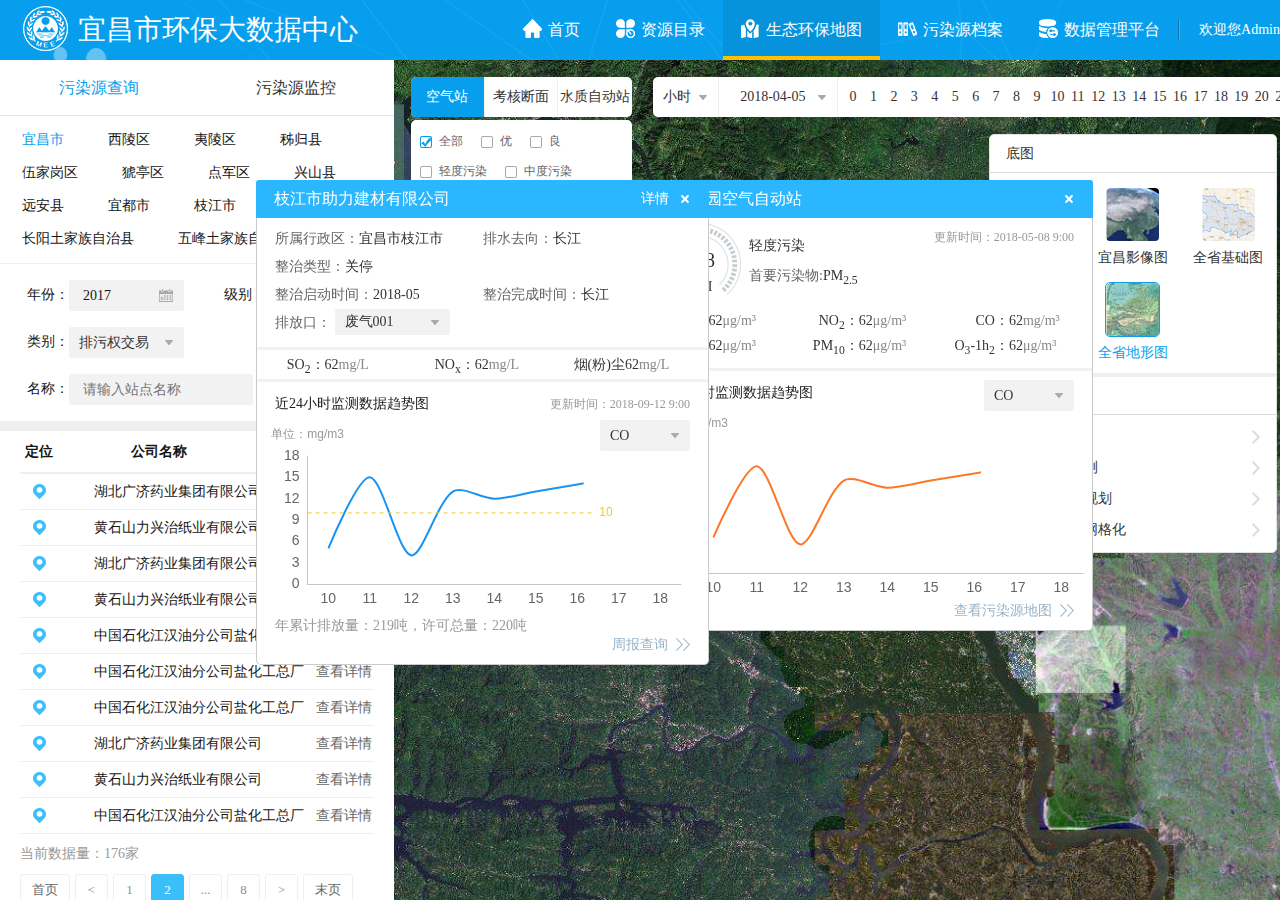
==== map.html @ 08c54d0f "first commit" ====
<!DOCTYPE html>
<html>

	<head>
		<meta http-equiv="X-UA-Compatible" content="IE=Edge" charset="utf-8">
		<title>宜昌市环保大数据中心</title>
		<link rel="stylesheet" href="css/map.css" />
	</head>

	<body>
		<div class="header">
			<p class="logo">
				<img src="images/logo.png" />宜昌市环保大数据中心
			</p>
			<div class="nav">
				<ul>
					<li>
						<img src="images/index_icon1.png" /> 首页
					</li>
					<li>
						<img src="images/index_icon2.png" /> 资源目录
					</li>
					<li class="active">
						<img src="images/index_icon3.png" /> 生态环保地图
					</li>
					<li>
						<img src="images/index_icon4.png" /> 污染源档案
					</li>
					<li>
						<img src="images/index_icon5.png" /> 数据管理平台
					</li>
				</ul>
				<div class="people-info">
					<i class="line"></i>
					<p>欢迎您Admin</p>
					<a href="#" title="注销"></a>
				</div>
			</div>
		</div>
		<div class="main">
			<div class="map">

			</div>
			<div class="map-alert">
				<div class="map-alert-title">
					<p class="name">森林公园空气自动站</p>
					<div class="map-alert-close" title="关闭"></div>
				</div>
				<div class="map-alert-main">
					<dl class="dl1">
						<dt class="rank2">
							<p>138</p>
							<span>AQI</span>
						</dt>
						<dd>
							<p class="time">更新时间：2018-05-08 9:00</p>
							<p class="word">轻度污染</p>
							<p class="word"><span>首要污染物:</span>PM<sub>2.5</sub></p>
						</dd>
					</dl>
					<ul class="ul1">
						<li>
							<p class="name">SO<sub>2</sub>：</p>
							<p class="value">62<span>μg/m³</span></p>
						</li>
						<li>
							<p class="name">NO<sub>2</sub>：</p>
							<p class="value">62<span>μg/m³</span></p>
						</li>
						<li>
							<p class="name">CO：</p>
							<p class="value">62<span>mg/m³</span></p>
						</li>
						<li>
							<p class="name">PM<sub>2.5</sub>：</p>
							<p class="value">62<span>μg/m³</span></p>
						</li>
						<li>
							<p class="name">PM<sub>10</sub>：</p>
							<p class="value">62<span>μg/m³</span></p>
						</li>
						<li>
							<p class="name">O<sub>3</sub>-1h<sub>2</sub>：</p>
							<p class="value">62<span>μg/m³</span></p>
						</li>
					</ul>
					<div class="map-alert-echarts-title">
						<p class="left">近24小时监测数据趋势图</p>
						<div class="selectdiv">
							<div class="select-value">CO</div>
							<div class="select-valueall">
								<span>CO</span>
								<span>PM<sub>2.5</sub></span>
							</div>
						</div>
					</div>
					<div class="map-alert-echarts" id="map-echarts1">
						
					</div>
					<div class="map-alert-href">
						<a href="#">查看污染源地图</a>	
					</div>
				</div>
			</div>
			<div class="map-alert" style="z-index: 5;left: 20%;">
				<div class="map-alert-title">
					<p class="name">枝江市助力建材有限公司<a href="#">详情</a></p>
					<div class="map-alert-close" title="关闭"></div>
				</div>
				<div class="map-alert-main">
					<ul class="ul2">
						<li><p>所属行政区：</p>宜昌市枝江市</li>
						<li><p>排水去向：</p>长江</li>
						<li><p>整治类型：</p>关停</li>
						<li></li>
						<li><p>整治启动时间：</p>2018-05</li>
						<li><p>整治完成时间：</p>长江</li>
						<li><p>排放口：</p>
							<div class="selectdiv map-alert-selectdiv2">
								<div class="select-value">废气001</div>
								<div class="select-valueall">
									<span>废气001</span>
									<span>废气002</span>
								</div>
							</div>
						</li>
					</ul>
					<ul class="ul1" style="padding: 2px 0;">
						<li>
							<p class="name">SO<sub>2</sub>：</p>
							<p class="value">62<span>mg/L</span></p>
						</li>
						<li>
							<p class="name">NO<sub>x</sub>：</p>
							<p class="value">62<span>mg/L</span></p>
						</li>
						<li>
							<p class="name">烟(粉)尘 ：</p>
							<p class="value">62<span>mg/L</span></p>
						</li>
					</ul>
					<div class="map-alert-echarts-title map-alert-echarts-title2">
						<p class="left">近24小时监测数据趋势图<span>更新时间：2018-09-12 9:00</span></p>
						<div class="selectdiv">
							<div class="select-value">CO</div>
							<div class="select-valueall">
								<span>CO</span>
								<span>PM<sub>2.5</sub></span>
							</div>
						</div>
					</div>
					<div class="map-alert-echarts" id="map-echarts2">
						
					</div>
					<div class="map-alert-echarts-info">年累计排放量：219吨，许可总量：220吨</div>
					<div class="map-alert-href">
						<a href="#">周报查询</a>	
					</div>
				</div>
			</div>
			<div class="map-time">
				<div class="selectdiv">
					<div class="select-value">小时</div>
					<div class="select-valueall">
						<span class="radio active">小时</span>
						<span class="radio">日</span>
						<span class="radio">月</span>
					</div>
				</div>
				<div class="data" onClick="WdatePicker({dateFmt:'yyyy-MM-dd'})">
					2018-04-05
				</div>
				<div class="data" onClick="WdatePicker({dateFmt:'yyyy-MM'})" style="display: none;">
					2018-04
				</div>
				<div class="data" onClick="WdatePicker({dateFmt:'yyyy'})" style="display: none;">
					2018
				</div>
				<div class="num">
				</div>
			</div>
			<div class="map-layer-seach">
				<ul class="tab">
					<li class="active">空气站</li>
					<li>考核断面</li>
					<li>水质自动站</li>
				</ul>
				<div class="tab-main">
					<div class="tab-main-checkbox">
						<p class="active">全部</p>
						<p>优</p>
						<p>良</p>
						<p>轻度污染</p>
						<p>中度污染</p>
						<p>重度污染</p>
						<p>严重污染</p>
					</div>
					<div class="tab-main-checkbox" style="display: none;">
						<p class="active">全部</p>
						<p>I类</p>
						<p>II类</p>
						<p>III类</p>
						<p>IV类</p>
						<p>V类</p>
						<p>劣V类</p>
					</div>
					<div class="tab-main-checkbox" style="display: none;">
						<p class="active">全部</p>
						<p>I类</p>
						<p>II类</p>
						<p>III类</p>
						<p>IV类</p>
						<p>V类</p>
						<p>劣V类</p>
					</div>
				</div>
			</div>
			<div class="map-widgets">
				<ul class="map-widgets1">
					<li class="one active">
						<div class="map-widgets-layer">
							<p class="title">底图</p>
							<div class="layer">
								<dl>
									<dt><img src="images/map/map_dt1.png" /></dt>
									<dd>宜昌矢量图</dd>
								</dl>
								<dl>
									<dt><img src="images/map/map_dt2.png" /></dt>
									<dd>宜昌影像图</dd>
								</dl>
								<dl>
									<dt><img src="images/map/map_dt3.png" /></dt>
									<dd>全省基础图</dd>
								</dl>
								<dl>
									<dt><img src="images/map/map_dt4.png" /></dt>
									<dd>全省影像图</dd>
								</dl>
								<dl class="active">
									<dt><img src="images/map/map_dt5.png" /></dt>
									<dd>全省地形图</dd>
								</dl>
							</div>
							<p class="title">环境专题图</p>
							<div class="layer-word">
								<ul>
									<li>
										<div class="first">
											<span></span>
											<p>大气环境</p>
										</div>
										<div class="first-main">
											<p>水质自动监测</p>
											<p>水质手工监测</p>
										</div>
									</li>
									<li>
										<div class="first">
											<span></span>
											<p>水环境监测</p>
										</div>
										<div class="first-main">
											<p>大气环境红线</p>
											<p>水环境红线</p>
											<p>生态功能红线</p>
										</div>
									</li>
									<li>
										<div class="first">
											<span></span>
											<p>环境总体规划</p>
										</div>
									</li>
									<li>
										<div class="first">
											<span></span>
											<p>数字城管网格化</p>
										</div>
									</li>
								</ul>
							</div>
						</div>
					</li>
					<li class="two"></li>
					<li class="three"></li>
				</ul>
				<ul class="map-widgets2">
					<li class="one"></li>
					<li class="two"></li>
					<li class="three"></li>
				</ul>
				<ul class="map-widgets3">
					<li class="one">
						<div class="legend">
							<p class="title">图例</p>
							<ul>
								<li>
									<p>废气在线<img src="images/map/legend/1-1.png" /></p>
									<p>废气离线<img src="images/map/legend/1-2.png" /></p>
									<p>废气超标<img src="images/map/legend/1-3.png" /></p>
									<p>废水在线<img src="images/map/legend/1-4.png" /></p>
									<p>废水离线<img src="images/map/legend/1-5.png" /></p>
									<p>废水超标<img src="images/map/legend/1-6.png" /></p>
									<p>关停企业<img src="images/map/legend/1-7.png" /></p>
								</li>
								<li>
									<p>优<img src="images/map/legend/2-1.png" /></p>
									<p>良<img src="images/map/legend/2-2.png" /></p>
									<p>轻度污染<img src="images/map/legend/2-3.png" /></p>
									<p>中度污染 <img src="images/map/legend/2-4.png" /></p>
									<p>重度污染<img src="images/map/legend/2-5.png" /></p>
									<p>严重污染<img src="images/map/legend/2-6.png" /></p>
								</li>
								<li>
									<p>Ⅰ类<img src="images/map/legend/3-1.png" /></p>
									<p>Ⅱ类<img src="images/map/legend/3-2.png" /></p>
									<p>Ⅲ类<img src="images/map/legend/3-3.png" /></p>
									<p>Ⅳ类<img src="images/map/legend/3-4.png" /></p>
									<p>Ⅴ类<img src="images/map/legend/3-5.png" /></p>
									<p>劣Ⅴ类<img src="images/map/legend/3-6.png" /></p>
								</li>
							</ul>
						</div>
					</li>
				</ul>
			</div>
			<div class="map-info-show"></div>
			<div class="map-info">
				<div class="map-title-tab">
					<p class="active">污染源查询</p>
					<p>污染源监控</p>
				</div>
				<div class="map-tab-main">
					<ul class="city-name">
						<li class="active">宜昌市</li>
						<li>西陵区</li>
						<li>夷陵区</li>
						<li>秭归县</li>
						<li>伍家岗区</li>
						<li>猇亭区</li>
						<li>点军区</li>
						<li>兴山县</li>
						<li>远安县</li>
						<li>宜都市</li>
						<li>枝江市</li>
						<li>长阳土家族自治县</li>
						<li>五峰土家族自治县</li>
					</ul>
					<div class="search">
						<div class="search-div">
							<div class="left">
								<p class="title">年份：</p>
								<div class="content">
									<input type="text" name="" value="2017" class="time" onClick="WdatePicker({dateFmt:'yyyy'})" />
								</div>
							</div>
							<div class="right">
								<p class="title">级别：</p>
								<div class="content">
									<div class="selectdiv">
										<div class="select-value">级别</div>
										<div class="select-valueall">
											<span>级别</span>
										</div>
									</div>
								</div>
							</div>
						</div>
						<div class="search-div">
							<p class="title">类别：</p>
							<div class="content">
								<div class="selectdiv">
									<div class="select-value">排污权交易</div>
									<div class="select-valueall">
										<span>排污权交易</span>
									</div>
								</div>
							</div>
						</div>
						<div class="search-div">
							<p class="title">名称：</p>
							<div class="content content-width">
								<input type="text" name="" placeholder="请输入站点名称" class="name" />
								<span class="btn">搜索</span>
							</div>
						</div>
					</div>
					<div class="table">
						<table class="tab-head" cellpadding="0" cellspacing="0">
							<tr>
								<td width="10%">定位</td>
								<td width="66%" style="padding-right: 15%;">公司名称</td>
								<td width="16%">操作</td>
							</tr>
						</table>
						<table class="tab-body" cellpadding="0" cellspacing="0">
							<tr>
								<td width="10%"><i class="location"></i></td>
								<td width="66%" style="padding-left: 10%;" title="湖北广济药业集团有限公司">湖北广济药业集团有限公司</td>
								<td width="16%" style="text-align: center;">
									<a href="#">查看详情</a>
								</td>
							</tr>
							<tr>
								<td width="10%"><i class="location"></i></td>
								<td width="66%" style="padding-left: 10%;" title="黄石山力兴治纸业有限公司">黄石山力兴治纸业有限公司</td>
								<td width="16%" style="text-align: center;">
									<a href="#">查看详情</a>
								</td>
							</tr>
							<tr>
								<td width="10%"><i class="location"></i></td>
								<td width="66%" style="padding-left: 10%;" title="湖北广济药业集团有限公司">湖北广济药业集团有限公司</td>
								<td width="16%" style="text-align: center;">
									<a href="#">查看详情</a>
								</td>
							</tr>
							<tr>
								<td width="10%"><i class="location"></i></td>
								<td width="66%" style="padding-left: 10%;" title="黄石山力兴治纸业有限公司">黄石山力兴治纸业有限公司</td>
								<td width="16%" style="text-align: center;">
									<a href="#">查看详情</a>
								</td>
							</tr>
							<tr>
								<td width="10%"><i class="location"></i></td>
								<td width="66%" style="padding-left: 10%;" title="中国石化江汉油分公司盐化工总厂">中国石化江汉油分公司盐化工总厂</td>
								<td width="16%" style="text-align: center;">
									<a href="#">查看详情</a>
								</td>
							</tr>
							<tr>
								<td width="10%"><i class="location"></i></td>
								<td width="66%" style="padding-left: 10%;" title="中国石化江汉油分公司盐化工总厂">中国石化江汉油分公司盐化工总厂</td>
								<td width="16%" style="text-align: center;">
									<a href="#">查看详情</a>
								</td>
							</tr>
							<tr>
								<td width="10%"><i class="location"></i></td>
								<td width="66%" style="padding-left: 10%;" title="中国石化江汉油分公司盐化工总厂">中国石化江汉油分公司盐化工总厂</td>
								<td width="16%" style="text-align: center;">
									<a href="#">查看详情</a>
								</td>
							</tr>
							<tr>
								<td width="10%"><i class="location"></i></td>
								<td width="66%" style="padding-left: 10%;" title="湖北广济药业集团有限公司">湖北广济药业集团有限公司</td>
								<td width="16%" style="text-align: center;">
									<a href="#">查看详情</a>
								</td>
							</tr>
							<tr>
								<td width="10%"><i class="location"></i></td>
								<td width="66%" style="padding-left: 10%;" title="黄石山力兴治纸业有限公司">黄石山力兴治纸业有限公司</td>
								<td width="16%" style="text-align: center;">
									<a href="#">查看详情</a>
								</td>
							</tr>
							<tr>
								<td width="10%"><i class="location"></i></td>
								<td width="66%" style="padding-left: 10%;" title="中国石化江汉油分公司盐化工总厂">中国石化江汉油分公司盐化工总厂</td>
								<td width="16%" style="text-align: center;">
									<a href="#">查看详情</a>
								</td>
							</tr>
						</table>
						<div class="tab-info">
							<p class="left">当前数据量：176家</p>
						</div>
						<div class="page">
							<a href="#" class="first">首页</a>
							<a href="#" class="prev">
								< </a>
									<a href="#">1</a>
									<a href="#" class="cur">2</a>
									<a href="#">...</a>
									<a href="#">8</a>
									<a href="#" class="next"> > </a>
									<a href="#" class="last">末页</a>
						</div>
					</div>
				</div>
				<div class="map-tab-main map-tab-main2" style="display: none;">
					<div class="search">
						<div class="search-title">区域分布</div>
						<div class="search-div">
							<div class="left">
								<p class="title">按行政区划：</p>
								<div class="content content-width">
									<div class="selectdiv">
										<div class="select-value" title="宜昌市">宜昌市</div>
										<div class="select-valueall">
											<span title="宜昌市">宜昌市</span>
										</div>
									</div>
								</div>
							</div>
							<div class="right">
								<p class="title">按重点区域：</p>
								<div class="content content-width">
									<div class="selectdiv">
										<div class="select-value" title="沿江化工">沿江化工</div>
										<div class="select-valueall">
											<span title="沿江化工">沿江化工</span>
										</div>
									</div>
								</div>
							</div>
						</div>
					</div>
					<div class="search search2">
						<div class="search-title">监控情况</div>
						<div class="search-div">
							<p class="title">是否超标：</p>
							<div class="content content-width">
								<span class="btn2 active">超标企业</span>
								<span class="btn2">达标企业</span>
							</div>
						</div>
						<div class="search-div">
							<p class="title">排污类型：</p>
							<div class="content content-width">
								<span class="btn2">废水</span>
								<span class="btn2">废气</span>
							</div>
						</div>
						<div class="search-div">
							<p class="title">污染物指标：</p>
							<div class="content content-width">
								<span class="btn2">总磷</span>
								<span class="btn2">高锰酸盐</span>
								<span class="btn2">COD</span>
							</div>
						</div>
					</div>
					<div class="table">
						<table class="tab-head" cellpadding="0" cellspacing="0">
							<tr>
								<td width="44%" style="text-align: left;">公司名称</td>
								<td width="34%">是否超标</td>
								<td width="22%" style="text-align: left;">超标污染物</td>
							</tr>
						</table>
						<table class="tab-body" cellpadding="0" cellspacing="0">
							<tr>
								<td width="44%" style="text-align: left;" title="湖北广济药业集团有限公司">湖北广济药业集团有限公司</td>
								<td width="34%" style="text-align: center;color: #ff0000;">是</td>
								<td width="22%" style="text-align: left;" title="总磷">总磷</td>
							</tr>
							<tr>
								<td width="44%" style="text-align: left;" title="湖北广济药业集团有限公司">湖北广济药业集团有限公司</td>
								<td width="34%" style="text-align: center;">否</td>
								<td width="22%" style="text-align: left;" title="COD、氨氮">COD、氨氮</td>
							</tr>
							<tr>
								<td width="44%" style="text-align: left;" title="湖北广济药业集团有限公司">湖北广济药业集团有限公司</td>
								<td width="34%" style="text-align: center;color: #ff0000;">是</td>
								<td width="22%" style="text-align: left;" title="总磷">总磷</td>
							</tr>
							<tr>
								<td width="44%" style="text-align: left;" title="湖北广济药业集团有限公司">湖北广济药业集团有限公司</td>
								<td width="34%" style="text-align: center;">否</td>
								<td width="22%" style="text-align: left;" title="COD、氨氮">COD、氨氮</td>
							</tr>
							<tr>
								<td width="44%" style="text-align: left;" title="湖北广济药业集团有限公司">湖北广济药业集团有限公司</td>
								<td width="34%" style="text-align: center;color: #ff0000;">是</td>
								<td width="22%" style="text-align: left;" title="总磷">总磷</td>
							</tr>
							<tr>
								<td width="44%" style="text-align: left;" title="湖北广济药业集团有限公司">湖北广济药业集团有限公司</td>
								<td width="34%" style="text-align: center;">否</td>
								<td width="22%" style="text-align: left;" title="COD、氨氮">COD、氨氮</td>
							</tr>
							<tr>
								<td width="44%" style="text-align: left;" title="湖北广济药业集团有限公司">湖北广济药业集团有限公司</td>
								<td width="34%" style="text-align: center;color: #ff0000;">是</td>
								<td width="22%" style="text-align: left;" title="总磷">总磷</td>
							</tr>
							<tr>
								<td width="44%" style="text-align: left;" title="湖北广济药业集团有限公司">湖北广济药业集团有限公司</td>
								<td width="34%" style="text-align: center;">否</td>
								<td width="22%" style="text-align: left;" title="COD、氨氮">COD、氨氮</td>
							</tr>
							<tr>
								<td width="44%" style="text-align: left;" title="湖北广济药业集团有限公司">湖北广济药业集团有限公司</td>
								<td width="34%" style="text-align: center;color: #ff0000;">是</td>
								<td width="22%" style="text-align: left;" title="总磷">总磷</td>
							</tr>
							<tr>
								<td width="44%" style="text-align: left;" title="湖北广济药业集团有限公司">湖北广济药业集团有限公司</td>
								<td width="34%" style="text-align: center;">否</td>
								<td width="22%" style="text-align: left;" title="COD、氨氮">COD、氨氮</td>
							</tr>
						</table>
						<div class="tab-info">
							<p class="left">当前数据量：176家</p>
							<p class="right">统计时间：2018.5.31 14:01</p>
						</div>
						<div class="page">
							<a href="#" class="first">首页</a>
							<a href="#" class="prev">
								< </a>
									<a href="#">1</a>
									<a href="#" class="cur">2</a>
									<a href="#">...</a>
									<a href="#">8</a>
									<a href="#" class="next"> > </a>
									<a href="#" class="last">末页</a>
						</div>
					</div>
				</div>
			</div>
		</div>
		<script src="js/jquery-3.3.1.min.js"></script>
		<script src="js/echarts.min.js" ></script>
		<script src="js/My97DatePicker/WdatePicker.js"></script>
		<script src="js/map.js"></script>
	</body>

</html>
---- css/map.css ----
/* CSS Document */

* {
	box-sizing: border-box;
	-moz-box-sizing: border-box;
	-webkit-box-sizing: border-box;
	-o-box-sizing: border-box;
	-ms-box-sizing: border-box;
}

html,
body {
	padding: 0;
	margin: 0;
	font-family: 'Microsoft yahei';
	height: 100%;
	min-height: 100%;
	min-width: 1360px;
	position: relative;
	/*width: 1600px;*/
}

ul,
li,
span,
p,
h1,
h2,
h3,
h4,
h5,
h6,
a,
dl,
dt,
dd,
input {
	padding: 0;
	margin: 0;
	list-style: none;
	color: #333;
	text-decoration: none;
	font-weight: normal;
	font-style: normal;
	font-family: 'Microsoft yahei';
}

img {
	vertical-align: middle;
	border: 0;
}


/*导航*/

.header {
	height: 60px;
	background: url(../images/header_bg.png) no-repeat;
	background-size: 100% 100%;
}

.header .logo {
	font-size: 28px;
	color: #ffffff;
	line-height: 60px;
	padding-left: 23px;
	float: left;
}

.header .logo img {
	padding-right: 10px;
	vertical-align: -12px;
}

.header .nav {
	float: right;
}

.header .nav ul {
	overflow: hidden;
	float: left;
}

.header .nav ul li {
	float: left;
	line-height: 60px;
	height: 60px;
	font-size: 16px;
	color: #ffffff;
	padding: 0 18px;
	cursor: pointer;
}

.header .nav ul li.active {
	background: #0693db;
	border-bottom: 4px solid #ffc000;
}

.header .nav ul li img {
	margin-right: 2px;
	vertical-align: -3px;
}

.people-info {
	float: right;
	height: 60px;
}

.people-info .line {
	width: 2px;
	height: 22px;
	background: #0a78b1;
	border-right: 1px solid #2cb7ed;
	margin-top: 19px;
	display: block;
	float: left;
	margin-right: 19px;
}

.people-info p {
	float: left;
	font-size: 14px;
	color: #ffffff;
	line-height: 60px;
	margin-right: 33px;
}

.people-info a {
	float: left;
	display: block;
	width: 19px;
	height: 19px;
	background: url(../images/index_icon6.png) no-repeat;
	margin-top: 21px;
	margin-right: 28px;
}


/*地图*/

.main {
	height: 100%;
	height: calc(100% - 60px);
	position: relative;
}

.map {
	position: absolute;
	left: 0;
	top: 0;
	z-index: 1;
	width: 100%;
	height: 100%;
	background: url(../images/map/map.jpg) no-repeat;
	background-size: 100% 100%;
}

.map-time {
	position: absolute;
	right: 24px;
	top: 17px;
	/*width: 807px;*/
	height: 40px;
	background: #ffffff;
	border-radius: 5px;
	z-index: 2;
}

.map-time .selectdiv {
	width: 66px;
	height: 40px;
	float: left;
	border-right: 1px solid #f0f0f0;
}

.map-time .selectdiv .select-value {
	line-height: 40px;
	background: none;
	background: url(../images/map/select.png) no-repeat right center;
}

.map-time .selectdiv .select-valueall {
	top: 40px;
	border-radius: 5px;
}

.map-time .selectdiv .select-valueall span {
	padding: 7px 0px 7px 23px;
}

.map-time .selectdiv .select-valueall span.radio {
	background: url(../images/map/dx_off-04.png) no-repeat 9px center;
}

.map-time .selectdiv .select-valueall span.radio.active {
	color: #079fed;
	background: url(../images/map/dx_on.png) no-repeat 9px center;
}

.map-time .data {
	width: 119px;
	height: 40px;
	line-height: 40px;
	border-right: 1px solid #f0f0f0;
	float: left;
	background: url(../images/map/select.png) no-repeat right center;
	font-size: 14px;
	color: #333;
	text-align: center;
	padding-right: 10px;
	cursor: pointer;
	font-weight: normal;
}

.map-time .num {
	float: left;
	height: 40px;
	line-height: 40px;
	font-size: 14px;
	color: #333;
	overflow: hidden;
	padding: 0 5px;
	width: 622px;
}

.map-time .num span {
	display: block;
	width: 4.15%;
	text-align: center;
	float: left;
}

.map-layer-seach {
	width: 260px;
	position: absolute;
	right: 858px;
	top: 17px;
	z-index: 2;
}

.map-layer-seach .tab {
	height: 40px;
	line-height: 40px;
	background: #ffffff;
	overflow: hidden;
	border-radius: 5px;
}

.map-layer-seach .tab li {
	float: left;
	width: 33.3%;
	font-size: 14px;
	color: #333333;
	text-align: center;
	cursor: pointer;
	border-right: 1px solid #f0f0f0;
}

.map-layer-seach .tab li:last-child {
	border: none;
}

.map-layer-seach .tab li.active {
	background: #079fed;
	color: #fff;
}

.map-layer-seach .tab-main {
	background: #ffffff;
	overflow: hidden;
	border-radius: 5px;
	margin-top: 3px;
}

.map-layer-seach .tab-main-checkbox {
	overflow: hidden;
	padding-bottom: 13px;
}

.map-layer-seach .tab-main-checkbox p {
	float: left;
	font-size: 12px;
	color: #666666;
	padding-left: 19px;
	background: url(../images/map/dx_off.png) no-repeat left center;
	margin: 13px 9px 0;
	cursor: pointer;
}

.map-layer-seach .tab-main-checkbox p.active {
	background: url(../images/map/dx_on-02.png) no-repeat left center;
}


/*地图图例*/

.map-widgets {
	position: absolute;
	right: 28px;
	top: 74px;
	z-index: 2;
}

.map-widgets1 {
	position: absolute;
	top: 0px;
	right: 0px;
	z-index: 5;
}

.map-widgets1>li {
	width: 38px;
	height: 38px;
	background: #fff;
	border-radius: 50%;
	box-shadow: 0px 0px 2px #ebebeb;
	cursor: pointer;
	margin-bottom: 13px;
}

.map-widgets1 li.one {
	background: #fff url(../images/map/mapicon1-off.png) no-repeat center center;
}

.map-widgets1 li.one.active {
	background: #fff url(../images/map/mapicon1-on.png) no-repeat center center;
}

.map-widgets1 li.two {
	background: #fff url(../images/map/mapicon2-off.png) no-repeat center center;
}

.map-widgets1 li.two.active {
	background: #fff url(../images/map/mapicon2-on.png) no-repeat center center;
}

.map-widgets1 li.three {
	background: #fff url(../images/map/mapicon3-off.png) no-repeat center center;
}

.map-widgets1 li.three.active {
	background: #fff url(../images/map/mapicon3-on.png) no-repeat center center;
}

.map-widgets-layer {
	position: absolute;
	top: 0px;
	right: 55px;
	width: 288px;
	border: 1px solid #e1e1e1;
	border-radius: 5px;
	background: #fff;
	cursor: auto;
	overflow: hidden;
	max-height: 440px;
	overflow-y: auto;
}

.map-widgets-layer .title {
	font-size: 14px;
	color: #333333;
	height: 38px;
	line-height: 38px;
	padding: 0 16px;
	border-bottom: 1px solid #dbdbdb;
}

.map-widgets-layer .layer {
	overflow: hidden;
	border-bottom: 4px solid #efefef;
	padding-bottom: 10px;
}

.map-widgets-layer .layer dl {
	float: left;
	width: 33.3%;
	text-align: center;
	margin-top: 14px;
	cursor: pointer;
}

.map-widgets-layer .layer dl dt {
	width: 55px;
	height: 55px;
	overflow: hidden;
	margin: 0 auto;
	border-radius: 5px;
	border: 1px solid #fff;
}

.map-widgets-layer .layer dl dd {
	font-size: 14px;
	color: #333333;
	height: 26px;
	line-height: 32px;
}

.map-widgets-layer .layer dl.active dd {
	color: #079fed;
}

.map-widgets-layer .layer dl.active dt {
	border: 1px solid #139de5;
}

.map-widgets-layer .layer-word {
	overflow: hidden;
	margin: 0 16px;
	padding-bottom: 13px;
}

.map-widgets-layer .layer-word .first {
	overflow: hidden;
	padding: 13px 0 0;
}

.map-widgets-layer .layer-word .first span {
	width: 12px;
	height: 12px;
	display: block;
	float: left;
	background: url(../images/map/dx_off.png) no-repeat;
	cursor: pointer;
	margin-top: 4px;
}

.map-widgets-layer .layer-word .first span.active {
	background: url(../images/map/dx_on-02.png) no-repeat;
}

.map-widgets-layer .layer-word .first p {
	font-size: 14px;
	color: #333333;
	float: left;
	width: 232px;
	width: calc(100% - 22px);
	margin-left: 10px;
	background: url(../images/map/2.png) no-repeat right center;
	cursor: pointer;
}

.map-widgets-layer .layer-word .first p.active {
	background: url(../images/map/3.png) no-repeat right center;
}

.map-widgets-layer .layer-word .first-main {
	overflow: hidden;
	margin: 0 22px;
	display: none;
}

.map-widgets-layer .layer-word .first-main p {
	font-size: 14px;
	color: #333333;
	background: url(../images/map/dx_off.png) no-repeat left center;
	padding-left: 22px;
	overflow: hidden;
	margin: 13px 0 0;
	cursor: pointer;
}

.map-widgets-layer .layer-word .first-main p.active {
	background: url(../images/map/dx_on-02.png) no-repeat left center;
}

.map-widgets2 {
	position: absolute;
	top: 245px;
	right: 3px;
	z-index: 5;
}

.map-widgets2 li {
	width: 32px;
	height: 32px;
	background: #fff;
	border-radius: 50%;
	box-shadow: 0px 0px 2px #ebebeb;
	cursor: pointer;
	margin-bottom: 13px;
}

.map-widgets2 li.one {
	background: #fff url(../images/map/mapicon4-off.png) no-repeat center center;
}

.map-widgets2 li.two {
	background: #fff url(../images/map/mapicon5-off.png) no-repeat center center;
}

.map-widgets2 li.three {
	background: #fff url(../images/map/mapicon6-off.png) no-repeat center center;
}

.map-widgets3 {
	position: absolute;
	top: 471px;
	right: 3px;
	z-index: 5;
}

.map-widgets3>li {
	width: 32px;
	height: 32px;
	background: #fff;
	border-radius: 50%;
	box-shadow: 0px 0px 2px #ebebeb;
	cursor: pointer;
	margin-bottom: 13px;
	position: relative;
}

.map-widgets3 li.one {
	background: #fff url(../images/map/mapicon7-off.png) no-repeat center center;
}

.map-widgets3 li.one.active {
	background: #fff url(../images/map/mapicon7-on.png) no-repeat center center;
}

.map-widgets3 .legend {
	position: absolute;
	bottom: 0;
	/*top: 0;*/
	right: 51px;
	width: 383px;
	/*height: 225px;*/
	padding-bottom: 5px;
	border: 1px solid #e1e1e1;
	border-radius: 2px;
	background: #fff;
	cursor: auto;
	display: none;
}

.map-widgets3 .legend .title {
	font-size: 14px;
	color: #999999;
	text-align: center;
	height: 36px;
	line-height: 30px;
	clear: both;
}

.map-widgets3 .legend ul {
	overflow: hidden;
}

.map-widgets3 .legend ul li {
	float: left;
	width: 33.3%;
	height: auto;
}

.map-widgets3 .legend ul li p {
	font-size: 14px;
	color: #666666;
	overflow: hidden;
	height: 24px;
	line-height: 24px;
	margin: 0 23px;
}

.map-widgets3 .legend ul li p img {
	width: 18px;
	height: 18px;
	float: right;
	margin-top: 4px;
}

.map-alert{
	width: 453px;
	border-radius: 3px;
	overflow: hidden;
	position: fixed;
	z-index: 3;
	top: 20%;
    left: 50%;
}
.map-alert .map-alert-title{
	height: 38px;
	overflow: hidden;
	background: #2ab7ff;
	padding: 0 18px;
	line-height: 38px;
}
.map-alert .map-alert-title p{
	float: left;
	color: #fff;
	font-size: 16px;
	width: 395px;
}
.map-alert .map-alert-title p a{
	float: right;
	color: #fff;
	font-size: 14px;
}
.map-alert .map-alert-title .map-alert-close{
	float: right;
	width: 12px;
	height: 12px;
	cursor: pointer;
	background: url(../images/map/close.png) no-repeat;
	margin-top: 13px;
}
.map-alert-main{
	background: #fff;
	border: 1px solid #cbcbcb;
	border-top: none;
	border-radius: 0 0 5px 5px;
}
.map-alert-main .dl1{
	height: 80px;
	overflow: hidden;
	padding: 5px 18px 0;
}
.map-alert-main .dl1 dt{
	float: left;
	width: 82px;
	height: 72px;
	text-align: center;
}
.map-alert-main .dl1 dt p{
	font-size: 20px;
    color: #333333;
    height: 54px;
    line-height: 74px;
}
.map-alert-main .dl1 dt span{
	font-size: 14px;
	color: #333333;
}
.map-alert-main .dl1 dt.rank1{
	background: url(../images/map/tc_aqi1.png) no-repeat;
}
.map-alert-main .dl1 dt.rank2{
	background: url(../images/map/tc_aqi2.png) no-repeat;
}
.map-alert-main .dl1 dt.rank3{
	background: url(../images/map/tc_aqi3.png) no-repeat;
}
.map-alert-main .dl1 dt.rank4{
	background: url(../images/map/tc_aqi4.png) no-repeat;
}
.map-alert-main .dl1 dt.rank5{
	background: url(../images/map/tc_aqi5.png) no-repeat;
}
.map-alert-main .dl1 dt.rank6{
	background: url(../images/map/tc_aqi6.png) no-repeat;
}
.map-alert-main .dl1 dd{
	float: right;
	width: 325px;
	position: relative;
	padding-top: 8px;
}
.map-alert-main .dl1 dd .time{
	font-size: 12px;
	color: #999999;
	float: right;
	position: absolute;
	right: 0;
	top: 6px;
}
.map-alert-main .dl1 dd .word{
	font-size: 14px;
	color: #333333;
	line-height: 30px;
}
.map-alert-main .dl1 dd .word span{
	color: #666;
}

.map-alert-main .ul1{
	overflow: hidden;
	border-bottom: 3px solid #f2f2f2;
	padding: 10px 0;
}
.map-alert-main .ul1 li{
	float: left;
	width: 33.3%;
	overflow: hidden;
}
.map-alert-main .ul1 li p{
	float: left;
	font-size: 14px;
	color: #333333;
	overflow: hidden;
	height: 25px;
	line-height: 25px;
}
.map-alert-main .ul1 li p span{
	color: #888888;
}
.map-alert-main .ul1 li p.name{
	text-align: right;
	width: 45%;
}
.map-alert-main .ul1 li p.value{
	text-align: left;
	width: 55%;
}
.map-alert-echarts-title{
	height: 40px;
	padding: 0 18px;
	position: relative;
	z-index: 2;
}
.map-alert-echarts-title p{
	float: left;
	font-size: 14px;
	color: #222222;
	line-height: 44px;
}
.map-alert-echarts-title .selectdiv{
	float: right;
	width: 90px;
	margin-top: 9px;
}
.map-alert-echarts{
	height: 190px;
}
.map-alert-href{
	text-align: right;
	padding: 0px 18px 10px; 
}
.map-alert-href a{
    font-size: 14px;
    color: #98b4c9;
    padding-right: 22px;
    background: url(../images/index/more.png) no-repeat right center;
}
.map-alert-main .ul2{
	padding: 7px 18px 0;
	height: 132px;
	border-bottom: 3px solid #f2f2f2;
	position: relative;
	z-index: 3;
}
.map-alert-main .ul2 li{
	height: 28px;
	line-height: 28px;
	font-size: 14px;
	color: #333333;
	width: 50%;
	float: left;
}
.map-alert-main .ul2 li p{
	display: inline-block;
	font-size: 14px;
	color: #666666;
}
.map-alert-selectdiv2{
	display: inline-block;
	vertical-align: -8px;
	height: 26px !important;
}
.map-alert-selectdiv2 .select-value{
	line-height: 26px !important;
}
.map-alert-selectdiv2 .select-valueall{
	top: 26px !important;
}
.map-alert-selectdiv2 .select-valueall span{
	padding: 3px 10px !important;
}
.map-alert-echarts-title2{
	
}
.map-alert-echarts-title2 p{
	float: none;
}
.map-alert-echarts-title2 p span{
	font-size: 12px;
	color: #999999;
	float: right;
}
.map-alert-echarts-title2 .selectdiv{
	position: absolute;
    right: 18px;
    top: 29px;
}
.map-alert-echarts-info{
	font-size: 14px;
	color: #999999;
	padding: 5px 18px 0;
}
/*左侧*/

.map-info {
	position: relative;
	z-index: 2;
	width: 464px;
	height: 100%;
	background: #fff;
	overflow: hidden;
	overflow-y: auto;
	transition: all 0.3s;
}

.map-info-show {
	position: absolute;
	top: 50%;
	left: 464px;
	z-index: 3;
	width: 33px;
	height: 56px;
	border: 1px solid #dbdbdb;
	border-left: none;
	border-radius: 0px 5px 5px 0px;
	background: #f4f4f4 url(../images/map/map_jt_onleft.png) no-repeat center;
	cursor: pointer;
	margin-top: -30px;
	transition: all 0.3s;
}

.map-info-hide {
	left: 0;
	background: #f4f4f4 url(../images/map/map_jt_onright.png) no-repeat center;
}

.map-title-tab {
	height: 56px;
	border-bottom: 1px solid #e6e7ea;
	line-height: 56px;
	overflow: hidden;
}

.map-title-tab p {
	float: left;
	width: 50%;
	text-align: center;
	font-size: 16px;
	color: #333333;
	cursor: pointer;
}

.map-title-tab p.active {
	color: #079fed;
}

.map-tab-main {}

.map-tab-main .city-name {
	overflow: hidden;
	border-bottom: 1px solid #efefef;
	padding-bottom: 15px;
}

.map-tab-main .city-name li {
	float: left;
	font-size: 14px;
	color: #161616;
	cursor: pointer;
	margin: 15px 22px 0;
}

.map-tab-main .city-name li.active {
	color: #079fed;
}

.map-tab-main .search {
	padding-bottom: 10px;
}

.map-tab-main .search .search-div {
	clear: both;
	height: 31px;
	margin: 16px 0 6px;
}

.map-tab-main .search .search-div .left {
	float: left;
	width: 50%;
}

.map-tab-main .search .search-div .right {
	float: right;
	width: 50%;
}

.map-tab-main .search .search-div .title {
	float: left;
	font-size: 14px;
	color: #161616;
	line-height: 30px;
	width: 69px;
	text-align: right;
}

.map-tab-main .search .search-div .content {
	height: 31px;
	float: left;
}

.map-tab-main .search .search-div .content input {
	background: #f2f2f2;
	border-radius: 2px;
	display: block;
	font-size: 14px;
	color: #161616;
	width: 115px;
	height: 100%;
	border: none;
	padding: 0 26px 0 14px;
	font-weight: normal;
	outline: none;
}

.map-tab-main .search .search-div .content input.time {
	background-image: url(../images/map/time.png);
	background-repeat: no-repeat;
	background-position: right center;
}

.map-tab-main .search .search-div .content input.name {
	float: left;
	width: 252px;
}

.map-tab-main .search .search-div .content .btn {
	width: 58px;
	height: 31px;
	background: #079fed;
	font-size: 14px;
	color: #fff;
	text-align: center;
	line-height: 31px;
	cursor: pointer;
	float: left;
	margin-left: 29px;
	border-radius: 2px;
}


/*下拉框*/

.selectdiv {
	width: 115px;
	height: 31px;
	position: relative;
}

.selectdiv .select-value {
	line-height: 31px;
	background: #f2f2f2 url(../images/map/select.png) no-repeat right center;
	padding: 0 18px 0px 10px;
	font-size: 14px;
	color: #333333;
	overflow: hidden;
	text-overflow: ellipsis;
	white-space: nowrap;
	cursor: pointer;
	border-radius: 2px;
}

.selectdiv .select-valueall {
	background: #fff;
	border: 1px solid #f2f2f2;
	display: none;
	position: absolute;
	width: 100%;
	top: 31px;
	right: 0;
	border-radius: 2px;
}

.selectdiv .select-valueall span {
	font-size: 14px;
	color: #666;
	overflow: hidden;
	text-overflow: ellipsis;
	white-space: nowrap;
	padding: 6px 10px;
	cursor: pointer;
	display: block;
}

.selectdiv .select-valueall span:hover {
	color: #333;
	background: #f2f2f2;
}

.selectdiv.cur .select-valueall {
	display: block;
}

.table {
	border-top: 10px solid #efefef;
	padding: 0 20px;
}

.table table {
	width: 100%;
	table-layout: fixed;
}

.table td {
	line-height: 35px;
	height: 36px;
	text-align: left;
	color: #161616;
	font-size: 14px;
	overflow: hidden;
	text-overflow: ellipsis;
	white-space: nowrap;
	border-bottom: 1px solid #efefef;
}

.table .tab-head td {
	font-weight: 600;
	text-align: center;
	height: 41px;
	line-height: 41px;
	border-bottom: 2px solid #efefef;
}

.table td a {
	color: #666666;
}

.table td i.location {
	display: block;
	margin: 0 auto;
	width: 13px;
	height: 15px;
	background: url(../images/map/1.png) no-repeat;
	cursor: pointer;
}

.tab-info {
	height: 40px;
	overflow: hidden;
	line-height: 40px;
}

.tab-info p {
	font-size: 14px;
	color: #999999;
}

.tab-info p.left {
	float: left;
}

.tab-info p.right {
	float: right;
}

.page {
	overflow: hidden;
	margin-bottom: 20px;
}

.page a {
	display: block;
	float: left;
	width: 33px;
	height: 32px;
	text-align: center;
	line-height: 30px;
	border: 1px solid #efefef;
	border-radius: 3px;
	margin-right: 10px;
	font-size: 13px;
	color: #8f8f8f;
}

.page a.first,
.page a.last {
	width: 50px;
	color: #666666;
}

.page a.first {
	margin-right: 20px;
}

.page a.last {
	margin-left: 10px;
	margin-right: 0;
}

.page a.cur {
	background: #3bbffb;
	color: #fff;
	border-color: #3bbffb;
}

.map-tab-main2 .search {
	border-bottom: 1px solid #efefef;
	padding-bottom: 8px;
}

.map-tab-main2 .search .search-div .title {
	width: 90px;
	margin-left: 15px;
}

.map-tab-main2 .search .search-div {
	margin-top: 9px;
}

.map-tab-main2 .search2 {
	padding-bottom: 4px;
}

.map-tab-main2 .search2 .search-div {
	margin-bottom: 18px;
}

.map-tab-main2 .selectdiv {
	width: 100px;
}

.search-title {
	font-size: 14px;
	color: #333333;
	padding: 12px 20px 0;
	height: 30px;
}

.map-tab-main .search .search-div .content .btn2 {
	width: 95px;
	height: 33px;
	text-align: center;
	line-height: 30px;
	border: 1px solid #a1daf7;
	border-radius: 3px;
	font-size: 14px;
	color: #079fed;
	display: inline-block;
	cursor: pointer;
	margin-right: 2px;
}

.map-tab-main .search .search-div .content .btn2.active {
	color: #fff;
	background: #079fed;
}


/*页面宽度自适应*/

.map-info-show {
	left: 29%;
}

.map-info-hide {
	left: 0;
}

.map-info {
	width: 29%;
}

.map-layer-seach {
	width: 16.3%;
	right: 53.5%;
}

.map-time {
	width: 50.5%;
	right: 1.5%;
}

.map-time .num {
	width: calc(100% - 186px);
}

.map-tab-main .search .search-div .content input.name {
	width: calc(100% - 100px);
}

.map-tab-main .search .search-div .content-width {
	width: calc(100% - 110px);
}

.map-tab-main .search .search-div .content .btn2 {
	width: 27%;
}

.map-tab-main2 .selectdiv {
	width: 82%;
}


/*屏幕宽度小于1500时*/

@media (max-width: 1500px) {
	.page a {
		margin-right: 5px;
	}
	.page a.first {
		margin-right: 5px;
	}
	.page a.last {
		margin-left: 0;
	}
}


/*屏幕宽度小于1600时*/


/*@media (max-width: 1600px){
	.map-info{
		width: 396px;
	}
	.map-title-tab p{
		font-size: 14px;
	}
	.map-tab-main .city-name li{
		font-size: 12px;
   		margin: 15px 18px 0;
	}
	.map-tab-main .search .search-div .title{
		font-size: 12px;
		width: 55px;
	}
	.map-tab-main .search .search-div .content input{
		font-size: 12px;
		width: 100px;
	}
	.selectdiv{
		width: 100px;
	}
	.selectdiv .select-value{
		font-size: 12px;
	}
	.selectdiv .select-valueall span{
		font-size: 12px;
	}
	.map-tab-main .search .search-div .content input.name{
		width: 215px;
	}
	.map-tab-main .search .search-div .content .btn{
		font-size: 12px;
	}
	.table td{
		font-size: 12px;
	}
	.tab-info p{
		font-size: 12px;
	}
	.page a{
		font-size: 12px;
		width: 28px;
		height: 28px;
		line-height: 26px;
	}
	.page a.first, .page a.last{
		width: 42px;
	}
	.page a.first{
		margin-right: 15px;
	}
	.page a.last{
		margin-left: 5px;
		margin-right: 0;
	}
	.search-title{
		font-size: 12px;
	}
	.map-tab-main2 .search .search-div .title{
		width: 77px;
	}
	.map-tab-main2 .selectdiv{
		width: 90px;
	}
	.map-tab-main .search .search-div .content .btn2{
		width: 85px;
		font-size: 12px;
	}
	.map-info-show{
		left: 396px;
	}
	.map-info-hide{
		left: 0;
	}
	.map-time .data{
		font-size: 12px;
		width: 102px;
	}
	.map-time .num{
		font-size: 12px;
		width: 525px;
	}
	.map-layer-seach{
		right: 734px;
		width: 220px;
	}
	.map-layer-seach .tab li{
		font-size: 12px;
	}
	.map-time .selectdiv{
		width: 60px;
	}
	.map-widgets-layer .layer dl dd{
		font-size: 12px;
	}
	.map-widgets-layer .layer-word .first span{
		margin-top: 3px;
	}
	.map-widgets-layer .layer-word .first p{
		font-size: 12px;
	}
	.map-widgets-layer .layer-word .first-main p{
		font-size: 12px;
	}
	.map-widgets3 .legend .title{
		font-size: 12px;
	}
	.map-widgets3 .legend ul li p{
		font-size: 12px;
	}
	
}*/
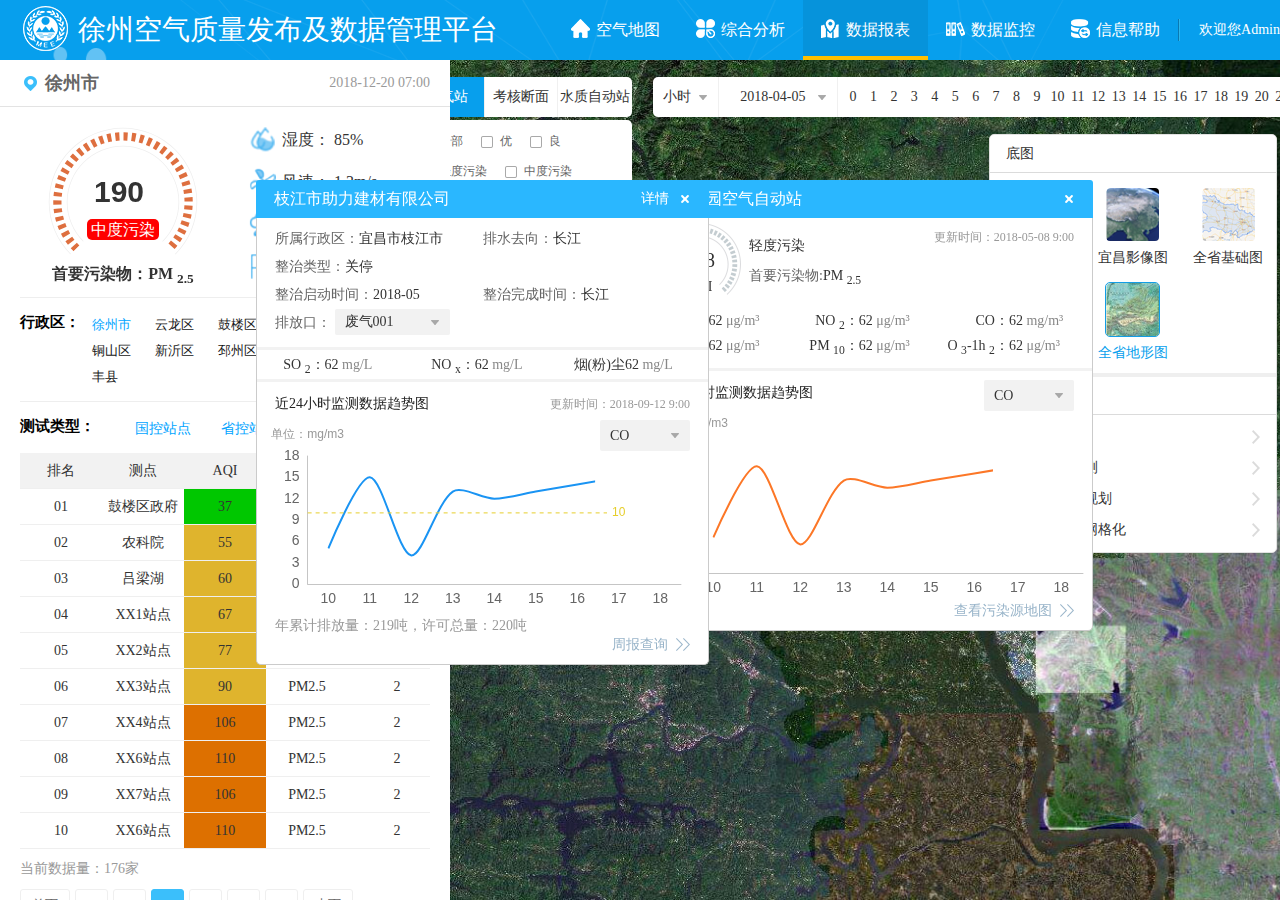
==== commit 79ad1253: "map_left" ====
--- a/map.html
+++ b/map.html
@@ -1,488 +1,644 @@
 <!DOCTYPE html>
 <html>
 
-	<head>
-		<meta http-equiv="X-UA-Compatible" content="IE=Edge" charset="utf-8">
-		<title>宜昌市环保大数据中心</title>
-		<link rel="stylesheet" href="css/map.css" />
-	</head>
+<head>
+	<meta http-equiv="X-UA-Compatible" content="IE=Edge" charset="utf-8">
+	<title>徐州空气质量发布及数据管理平台</title>
+	<link rel="stylesheet" href="css/map.css" />
+</head>
 
-	<body>
-		<div class="header">
-			<p class="logo">
-				<img src="images/logo.png" />宜昌市环保大数据中心
-			</p>
-			<div class="nav">
-				<ul>
-					<li>
-						<img src="images/index_icon1.png" /> 首页
-					</li>
-					<li>
-						<img src="images/index_icon2.png" /> 资源目录
-					</li>
-					<li class="active">
-						<img src="images/index_icon3.png" /> 生态环保地图
-					</li>
-					<li>
-						<img src="images/index_icon4.png" /> 污染源档案
-					</li>
-					<li>
-						<img src="images/index_icon5.png" /> 数据管理平台
+<body>
+	<div class="header">
+		<p class="logo">
+			<img src="images/logo.png" />徐州空气质量发布及数据管理平台
+		</p>
+		<div class="nav">
+			<ul>
+				<li>
+					<img src="images/index_icon1.png" /> 空气地图
+				</li>
+				<li>
+					<img src="images/index_icon2.png" /> 综合分析
+				</li>
+				<li class="active">
+					<img src="images/index_icon3.png" /> 数据报表
+				</li>
+				<li>
+					<img src="images/index_icon4.png" /> 数据监控
+				</li>
+				<li>
+					<img src="images/index_icon5.png" /> 信息帮助
+				</li>
+			</ul>
+			<div class="people-info">
+				<i class="line"></i>
+				<p>欢迎您Admin</p>
+				<a href="#" title="注销"></a>
+			</div>
+		</div>
+	</div>
+	<div class="main">
+		<div class="map">
+
+		</div>
+		<div class="map-alert">
+			<div class="map-alert-title">
+				<p class="name">森林公园空气自动站</p>
+				<div class="map-alert-close" title="关闭"></div>
+			</div>
+			<div class="map-alert-main">
+				<dl class="dl1">
+					<dt class="rank2">
+						<p>138</p>
+						<span>AQI</span>
+					</dt>
+					<dd>
+						<p class="time">更新时间：2018-05-08 9:00</p>
+						<p class="word">轻度污染</p>
+						<p class="word">
+							<span>首要污染物:</span>PM
+							<sub>2.5</sub>
+						</p>
+					</dd>
+				</dl>
+				<ul class="ul1">
+					<li>
+						<p class="name">SO
+							<sub>2</sub>：</p>
+						<p class="value">62
+							<span>μg/m³</span>
+						</p>
+					</li>
+					<li>
+						<p class="name">NO
+							<sub>2</sub>：</p>
+						<p class="value">62
+							<span>μg/m³</span>
+						</p>
+					</li>
+					<li>
+						<p class="name">CO：</p>
+						<p class="value">62
+							<span>mg/m³</span>
+						</p>
+					</li>
+					<li>
+						<p class="name">PM
+							<sub>2.5</sub>：</p>
+						<p class="value">62
+							<span>μg/m³</span>
+						</p>
+					</li>
+					<li>
+						<p class="name">PM
+							<sub>10</sub>：</p>
+						<p class="value">62
+							<span>μg/m³</span>
+						</p>
+					</li>
+					<li>
+						<p class="name">O
+							<sub>3</sub>-1h
+							<sub>2</sub>：</p>
+						<p class="value">62
+							<span>μg/m³</span>
+						</p>
 					</li>
 				</ul>
-				<div class="people-info">
-					<i class="line"></i>
-					<p>欢迎您Admin</p>
-					<a href="#" title="注销"></a>
+				<div class="map-alert-echarts-title">
+					<p class="left">近24小时监测数据趋势图</p>
+					<div class="selectdiv">
+						<div class="select-value">CO</div>
+						<div class="select-valueall">
+							<span>CO</span>
+							<span>PM
+								<sub>2.5</sub>
+							</span>
+						</div>
+					</div>
+				</div>
+				<div class="map-alert-echarts" id="map-echarts1">
+
+				</div>
+				<div class="map-alert-href">
+					<a href="#">查看污染源地图</a>
 				</div>
 			</div>
 		</div>
-		<div class="main">
-			<div class="map">
+		<div class="map-alert" style="z-index: 5;left: 20%;">
+			<div class="map-alert-title">
+				<p class="name">枝江市助力建材有限公司
+					<a href="#">详情</a>
+				</p>
+				<div class="map-alert-close" title="关闭"></div>
+			</div>
+			<div class="map-alert-main">
+				<ul class="ul2">
+					<li>
+						<p>所属行政区：</p>宜昌市枝江市</li>
+					<li>
+						<p>排水去向：</p>长江</li>
+					<li>
+						<p>整治类型：</p>关停</li>
+					<li></li>
+					<li>
+						<p>整治启动时间：</p>2018-05</li>
+					<li>
+						<p>整治完成时间：</p>长江</li>
+					<li>
+						<p>排放口：</p>
+						<div class="selectdiv map-alert-selectdiv2">
+							<div class="select-value">废气001</div>
+							<div class="select-valueall">
+								<span>废气001</span>
+								<span>废气002</span>
+							</div>
+						</div>
+					</li>
+				</ul>
+				<ul class="ul1" style="padding: 2px 0;">
+					<li>
+						<p class="name">SO
+							<sub>2</sub>：</p>
+						<p class="value">62
+							<span>mg/L</span>
+						</p>
+					</li>
+					<li>
+						<p class="name">NO
+							<sub>x</sub>：</p>
+						<p class="value">62
+							<span>mg/L</span>
+						</p>
+					</li>
+					<li>
+						<p class="name">烟(粉)尘 ：</p>
+						<p class="value">62
+							<span>mg/L</span>
+						</p>
+					</li>
+				</ul>
+				<div class="map-alert-echarts-title map-alert-echarts-title2">
+					<p class="left">近24小时监测数据趋势图
+						<span>更新时间：2018-09-12 9:00</span>
+					</p>
+					<div class="selectdiv">
+						<div class="select-value">CO</div>
+						<div class="select-valueall">
+							<span>CO</span>
+							<span>PM
+								<sub>2.5</sub>
+							</span>
+						</div>
+					</div>
+				</div>
+				<div class="map-alert-echarts" id="map-echarts2">
 
-			</div>
-			<div class="map-alert">
-				<div class="map-alert-title">
-					<p class="name">森林公园空气自动站</p>
-					<div class="map-alert-close" title="关闭"></div>
-				</div>
-				<div class="map-alert-main">
-					<dl class="dl1">
-						<dt class="rank2">
-							<p>138</p>
-							<span>AQI</span>
-						</dt>
-						<dd>
-							<p class="time">更新时间：2018-05-08 9:00</p>
-							<p class="word">轻度污染</p>
-							<p class="word"><span>首要污染物:</span>PM<sub>2.5</sub></p>
-						</dd>
-					</dl>
-					<ul class="ul1">
-						<li>
-							<p class="name">SO<sub>2</sub>：</p>
-							<p class="value">62<span>μg/m³</span></p>
-						</li>
-						<li>
-							<p class="name">NO<sub>2</sub>：</p>
-							<p class="value">62<span>μg/m³</span></p>
-						</li>
-						<li>
-							<p class="name">CO：</p>
-							<p class="value">62<span>mg/m³</span></p>
-						</li>
-						<li>
-							<p class="name">PM<sub>2.5</sub>：</p>
-							<p class="value">62<span>μg/m³</span></p>
-						</li>
-						<li>
-							<p class="name">PM<sub>10</sub>：</p>
-							<p class="value">62<span>μg/m³</span></p>
-						</li>
-						<li>
-							<p class="name">O<sub>3</sub>-1h<sub>2</sub>：</p>
-							<p class="value">62<span>μg/m³</span></p>
-						</li>
-					</ul>
-					<div class="map-alert-echarts-title">
-						<p class="left">近24小时监测数据趋势图</p>
-						<div class="selectdiv">
-							<div class="select-value">CO</div>
-							<div class="select-valueall">
-								<span>CO</span>
-								<span>PM<sub>2.5</sub></span>
-							</div>
-						</div>
-					</div>
-					<div class="map-alert-echarts" id="map-echarts1">
-						
-					</div>
-					<div class="map-alert-href">
-						<a href="#">查看污染源地图</a>	
-					</div>
-				</div>
-			</div>
-			<div class="map-alert" style="z-index: 5;left: 20%;">
-				<div class="map-alert-title">
-					<p class="name">枝江市助力建材有限公司<a href="#">详情</a></p>
-					<div class="map-alert-close" title="关闭"></div>
-				</div>
-				<div class="map-alert-main">
-					<ul class="ul2">
-						<li><p>所属行政区：</p>宜昌市枝江市</li>
-						<li><p>排水去向：</p>长江</li>
-						<li><p>整治类型：</p>关停</li>
-						<li></li>
-						<li><p>整治启动时间：</p>2018-05</li>
-						<li><p>整治完成时间：</p>长江</li>
-						<li><p>排放口：</p>
-							<div class="selectdiv map-alert-selectdiv2">
-								<div class="select-value">废气001</div>
-								<div class="select-valueall">
-									<span>废气001</span>
-									<span>废气002</span>
-								</div>
-							</div>
-						</li>
-					</ul>
-					<ul class="ul1" style="padding: 2px 0;">
-						<li>
-							<p class="name">SO<sub>2</sub>：</p>
-							<p class="value">62<span>mg/L</span></p>
-						</li>
-						<li>
-							<p class="name">NO<sub>x</sub>：</p>
-							<p class="value">62<span>mg/L</span></p>
-						</li>
-						<li>
-							<p class="name">烟(粉)尘 ：</p>
-							<p class="value">62<span>mg/L</span></p>
-						</li>
-					</ul>
-					<div class="map-alert-echarts-title map-alert-echarts-title2">
-						<p class="left">近24小时监测数据趋势图<span>更新时间：2018-09-12 9:00</span></p>
-						<div class="selectdiv">
-							<div class="select-value">CO</div>
-							<div class="select-valueall">
-								<span>CO</span>
-								<span>PM<sub>2.5</sub></span>
-							</div>
-						</div>
-					</div>
-					<div class="map-alert-echarts" id="map-echarts2">
-						
-					</div>
-					<div class="map-alert-echarts-info">年累计排放量：219吨，许可总量：220吨</div>
-					<div class="map-alert-href">
-						<a href="#">周报查询</a>	
-					</div>
-				</div>
-			</div>
-			<div class="map-time">
-				<div class="selectdiv">
-					<div class="select-value">小时</div>
-					<div class="select-valueall">
-						<span class="radio active">小时</span>
-						<span class="radio">日</span>
-						<span class="radio">月</span>
-					</div>
-				</div>
-				<div class="data" onClick="WdatePicker({dateFmt:'yyyy-MM-dd'})">
-					2018-04-05
-				</div>
-				<div class="data" onClick="WdatePicker({dateFmt:'yyyy-MM'})" style="display: none;">
-					2018-04
-				</div>
-				<div class="data" onClick="WdatePicker({dateFmt:'yyyy'})" style="display: none;">
-					2018
-				</div>
-				<div class="num">
-				</div>
-			</div>
-			<div class="map-layer-seach">
-				<ul class="tab">
-					<li class="active">空气站</li>
-					<li>考核断面</li>
-					<li>水质自动站</li>
-				</ul>
-				<div class="tab-main">
-					<div class="tab-main-checkbox">
-						<p class="active">全部</p>
-						<p>优</p>
-						<p>良</p>
-						<p>轻度污染</p>
-						<p>中度污染</p>
-						<p>重度污染</p>
-						<p>严重污染</p>
-					</div>
-					<div class="tab-main-checkbox" style="display: none;">
-						<p class="active">全部</p>
-						<p>I类</p>
-						<p>II类</p>
-						<p>III类</p>
-						<p>IV类</p>
-						<p>V类</p>
-						<p>劣V类</p>
-					</div>
-					<div class="tab-main-checkbox" style="display: none;">
-						<p class="active">全部</p>
-						<p>I类</p>
-						<p>II类</p>
-						<p>III类</p>
-						<p>IV类</p>
-						<p>V类</p>
-						<p>劣V类</p>
-					</div>
-				</div>
-			</div>
-			<div class="map-widgets">
-				<ul class="map-widgets1">
-					<li class="one active">
-						<div class="map-widgets-layer">
-							<p class="title">底图</p>
-							<div class="layer">
-								<dl>
-									<dt><img src="images/map/map_dt1.png" /></dt>
-									<dd>宜昌矢量图</dd>
-								</dl>
-								<dl>
-									<dt><img src="images/map/map_dt2.png" /></dt>
-									<dd>宜昌影像图</dd>
-								</dl>
-								<dl>
-									<dt><img src="images/map/map_dt3.png" /></dt>
-									<dd>全省基础图</dd>
-								</dl>
-								<dl>
-									<dt><img src="images/map/map_dt4.png" /></dt>
-									<dd>全省影像图</dd>
-								</dl>
-								<dl class="active">
-									<dt><img src="images/map/map_dt5.png" /></dt>
-									<dd>全省地形图</dd>
-								</dl>
-							</div>
-							<p class="title">环境专题图</p>
-							<div class="layer-word">
-								<ul>
-									<li>
-										<div class="first">
-											<span></span>
-											<p>大气环境</p>
-										</div>
-										<div class="first-main">
-											<p>水质自动监测</p>
-											<p>水质手工监测</p>
-										</div>
-									</li>
-									<li>
-										<div class="first">
-											<span></span>
-											<p>水环境监测</p>
-										</div>
-										<div class="first-main">
-											<p>大气环境红线</p>
-											<p>水环境红线</p>
-											<p>生态功能红线</p>
-										</div>
-									</li>
-									<li>
-										<div class="first">
-											<span></span>
-											<p>环境总体规划</p>
-										</div>
-									</li>
-									<li>
-										<div class="first">
-											<span></span>
-											<p>数字城管网格化</p>
-										</div>
-									</li>
-								</ul>
-							</div>
-						</div>
-					</li>
-					<li class="two"></li>
-					<li class="three"></li>
-				</ul>
-				<ul class="map-widgets2">
-					<li class="one"></li>
-					<li class="two"></li>
-					<li class="three"></li>
-				</ul>
-				<ul class="map-widgets3">
-					<li class="one">
-						<div class="legend">
-							<p class="title">图例</p>
+				</div>
+				<div class="map-alert-echarts-info">年累计排放量：219吨，许可总量：220吨</div>
+				<div class="map-alert-href">
+					<a href="#">周报查询</a>
+				</div>
+			</div>
+		</div>
+		<div class="map-time">
+			<div class="selectdiv">
+				<div class="select-value">小时</div>
+				<div class="select-valueall">
+					<span class="radio active">小时</span>
+					<span class="radio">日</span>
+					<span class="radio">月</span>
+				</div>
+			</div>
+			<div class="data" onClick="WdatePicker({dateFmt:'yyyy-MM-dd'})">
+				2018-04-05
+			</div>
+			<div class="data" onClick="WdatePicker({dateFmt:'yyyy-MM'})" style="display: none;">
+				2018-04
+			</div>
+			<div class="data" onClick="WdatePicker({dateFmt:'yyyy'})" style="display: none;">
+				2018
+			</div>
+			<div class="num">
+			</div>
+		</div>
+		<div class="map-layer-seach">
+			<ul class="tab">
+				<li class="active">空气站</li>
+				<li>考核断面</li>
+				<li>水质自动站</li>
+			</ul>
+			<div class="tab-main">
+				<div class="tab-main-checkbox">
+					<p class="active">全部</p>
+					<p>优</p>
+					<p>良</p>
+					<p>轻度污染</p>
+					<p>中度污染</p>
+					<p>重度污染</p>
+					<p>严重污染</p>
+				</div>
+				<div class="tab-main-checkbox" style="display: none;">
+					<p class="active">全部</p>
+					<p>I类</p>
+					<p>II类</p>
+					<p>III类</p>
+					<p>IV类</p>
+					<p>V类</p>
+					<p>劣V类</p>
+				</div>
+				<div class="tab-main-checkbox" style="display: none;">
+					<p class="active">全部</p>
+					<p>I类</p>
+					<p>II类</p>
+					<p>III类</p>
+					<p>IV类</p>
+					<p>V类</p>
+					<p>劣V类</p>
+				</div>
+			</div>
+		</div>
+		<div class="map-widgets">
+			<ul class="map-widgets1">
+				<li class="one active">
+					<div class="map-widgets-layer">
+						<p class="title">底图</p>
+						<div class="layer">
+							<dl>
+								<dt>
+									<img src="images/map/map_dt1.png" />
+								</dt>
+								<dd>宜昌矢量图</dd>
+							</dl>
+							<dl>
+								<dt>
+									<img src="images/map/map_dt2.png" />
+								</dt>
+								<dd>宜昌影像图</dd>
+							</dl>
+							<dl>
+								<dt>
+									<img src="images/map/map_dt3.png" />
+								</dt>
+								<dd>全省基础图</dd>
+							</dl>
+							<dl>
+								<dt>
+									<img src="images/map/map_dt4.png" />
+								</dt>
+								<dd>全省影像图</dd>
+							</dl>
+							<dl class="active">
+								<dt>
+									<img src="images/map/map_dt5.png" />
+								</dt>
+								<dd>全省地形图</dd>
+							</dl>
+						</div>
+						<p class="title">环境专题图</p>
+						<div class="layer-word">
 							<ul>
 								<li>
-									<p>废气在线<img src="images/map/legend/1-1.png" /></p>
-									<p>废气离线<img src="images/map/legend/1-2.png" /></p>
-									<p>废气超标<img src="images/map/legend/1-3.png" /></p>
-									<p>废水在线<img src="images/map/legend/1-4.png" /></p>
-									<p>废水离线<img src="images/map/legend/1-5.png" /></p>
-									<p>废水超标<img src="images/map/legend/1-6.png" /></p>
-									<p>关停企业<img src="images/map/legend/1-7.png" /></p>
+									<div class="first">
+										<span></span>
+										<p>大气环境</p>
+									</div>
+									<div class="first-main">
+										<p>水质自动监测</p>
+										<p>水质手工监测</p>
+									</div>
 								</li>
 								<li>
-									<p>优<img src="images/map/legend/2-1.png" /></p>
-									<p>良<img src="images/map/legend/2-2.png" /></p>
-									<p>轻度污染<img src="images/map/legend/2-3.png" /></p>
-									<p>中度污染 <img src="images/map/legend/2-4.png" /></p>
-									<p>重度污染<img src="images/map/legend/2-5.png" /></p>
-									<p>严重污染<img src="images/map/legend/2-6.png" /></p>
+									<div class="first">
+										<span></span>
+										<p>水环境监测</p>
+									</div>
+									<div class="first-main">
+										<p>大气环境红线</p>
+										<p>水环境红线</p>
+										<p>生态功能红线</p>
+									</div>
 								</li>
 								<li>
-									<p>Ⅰ类<img src="images/map/legend/3-1.png" /></p>
-									<p>Ⅱ类<img src="images/map/legend/3-2.png" /></p>
-									<p>Ⅲ类<img src="images/map/legend/3-3.png" /></p>
-									<p>Ⅳ类<img src="images/map/legend/3-4.png" /></p>
-									<p>Ⅴ类<img src="images/map/legend/3-5.png" /></p>
-									<p>劣Ⅴ类<img src="images/map/legend/3-6.png" /></p>
+									<div class="first">
+										<span></span>
+										<p>环境总体规划</p>
+									</div>
+								</li>
+								<li>
+									<div class="first">
+										<span></span>
+										<p>数字城管网格化</p>
+									</div>
 								</li>
 							</ul>
 						</div>
-					</li>
-				</ul>
-			</div>
-			<div class="map-info-show"></div>
-			<div class="map-info">
-				<div class="map-title-tab">
+					</div>
+				</li>
+				<li class="two"></li>
+				<li class="three"></li>
+			</ul>
+			<ul class="map-widgets2">
+				<li class="one"></li>
+				<li class="two"></li>
+				<li class="three"></li>
+			</ul>
+			<ul class="map-widgets3">
+				<li class="one">
+					<div class="legend">
+						<p class="title">图例</p>
+						<ul>
+							<li>
+								<p>废气在线
+									<img src="images/map/legend/1-1.png" />
+								</p>
+								<p>废气离线
+									<img src="images/map/legend/1-2.png" />
+								</p>
+								<p>废气超标
+									<img src="images/map/legend/1-3.png" />
+								</p>
+								<p>废水在线
+									<img src="images/map/legend/1-4.png" />
+								</p>
+								<p>废水离线
+									<img src="images/map/legend/1-5.png" />
+								</p>
+								<p>废水超标
+									<img src="images/map/legend/1-6.png" />
+								</p>
+								<p>关停企业
+									<img src="images/map/legend/1-7.png" />
+								</p>
+							</li>
+							<li>
+								<p>优
+									<img src="images/map/legend/2-1.png" />
+								</p>
+								<p>良
+									<img src="images/map/legend/2-2.png" />
+								</p>
+								<p>轻度污染
+									<img src="images/map/legend/2-3.png" />
+								</p>
+								<p>中度污染
+									<img src="images/map/legend/2-4.png" />
+								</p>
+								<p>重度污染
+									<img src="images/map/legend/2-5.png" />
+								</p>
+								<p>严重污染
+									<img src="images/map/legend/2-6.png" />
+								</p>
+							</li>
+							<li>
+								<p>Ⅰ类
+									<img src="images/map/legend/3-1.png" />
+								</p>
+								<p>Ⅱ类
+									<img src="images/map/legend/3-2.png" />
+								</p>
+								<p>Ⅲ类
+									<img src="images/map/legend/3-3.png" />
+								</p>
+								<p>Ⅳ类
+									<img src="images/map/legend/3-4.png" />
+								</p>
+								<p>Ⅴ类
+									<img src="images/map/legend/3-5.png" />
+								</p>
+								<p>劣Ⅴ类
+									<img src="images/map/legend/3-6.png" />
+								</p>
+							</li>
+						</ul>
+					</div>
+				</li>
+			</ul>
+		</div>
+		<div class="map-info-show"></div>
+		<div class="map-info">
+			<!-- <div class="map-title-tab">
 					<p class="active">污染源查询</p>
 					<p>污染源监控</p>
-				</div>
-				<div class="map-tab-main">
-					<ul class="city-name">
-						<li class="active">宜昌市</li>
-						<li>西陵区</li>
-						<li>夷陵区</li>
-						<li>秭归县</li>
-						<li>伍家岗区</li>
-						<li>猇亭区</li>
-						<li>点军区</li>
-						<li>兴山县</li>
-						<li>远安县</li>
-						<li>宜都市</li>
-						<li>枝江市</li>
-						<li>长阳土家族自治县</li>
-						<li>五峰土家族自治县</li>
+				</div> -->
+			<div class="mim-title">
+				<p class="title">徐州市</p>
+				<p class="time">2018-12-20 07:00</p>
+			</div>
+			<div class="map-info-header flexBlock">
+				<div class="num rank2 " id='poll-radio-canvas'>
+				</div>
+				<p class="canvasFont">
+					<span class="warnFont">中度污染</span>
+				</p>
+				<p class="canvasAdd">首要污染物：PM
+					<sub>2.5</sub>
+				</p>
+				<dl class="noiseList">
+					<li class="noiseLi">
+						<span class="icon shiIcon"></span>
+						<span class="item">湿度：
+							<span>85</span>%</span>
+					</li>
+					<li class="noiseLi">
+						<span class="icon fengVIcon"></span>
+						<span class="item">风速：
+							<span>1.3</span>m/s</span>
+					</li>
+					<li class="noiseLi">
+						<span class="icon jiangIcon"></span>
+						<span class="item">降水：
+							<span>0.0</span>mm</span>
+					</li>
+					<li class="noiseLi">
+						<span class="icon fengIcon"></span>
+						<span class="item">风向：
+							<span>东南</span>风</span>
+					</li>
+				</dl>
+
+			</div>
+			<div class="map-tab-main">
+				<div class="districtCon flexBlock">
+					<div class="leftCon">
+						行政区：
+					</div>
+					<ul class="city-name flex1">
+						<li class="active">徐州市</li>
+						<li>云龙区</li>
+						<li>鼓楼区政府</li>
+						<li>泉山区</li>
+						<li>贾汪区</li>
+						<li>铜山区</li>
+						<li>新沂区</li>
+						<li>邳州区</li>
+						<li>眦宁县</li>
+						<li>沛县</li>
+						<li>丰县</li>
 					</ul>
-					<div class="search">
-						<div class="search-div">
-							<div class="left">
-								<p class="title">年份：</p>
-								<div class="content">
-									<input type="text" name="" value="2017" class="time" onClick="WdatePicker({dateFmt:'yyyy'})" />
-								</div>
-							</div>
-							<div class="right">
-								<p class="title">级别：</p>
-								<div class="content">
-									<div class="selectdiv">
-										<div class="select-value">级别</div>
-										<div class="select-valueall">
-											<span>级别</span>
-										</div>
-									</div>
-								</div>
-							</div>
-						</div>
-						<div class="search-div">
-							<p class="title">类别：</p>
+				</div>
+				<div class="districtCon flexBlock">
+					<div class="leftTypeCon">
+						测试类型：
+					</div>
+					<ul class="section-name flex1">
+						<li class="active">国控站点</li>
+						<li class="active">省控站点</li>
+						<li class="active">徐州市</li>
+					</ul>
+				</div>
+				<!-- <div class="search">
+					<div class="search-div">
+						<div class="left">
+							<p class="title">年份：</p>
+							<div class="content">
+								<input type="text" name="" value="2017" class="time" onClick="WdatePicker({dateFmt:'yyyy'})" />
+							</div>
+						</div>
+						<div class="right">
+							<p class="title">级别：</p>
 							<div class="content">
 								<div class="selectdiv">
-									<div class="select-value">排污权交易</div>
+									<div class="select-value">级别</div>
 									<div class="select-valueall">
-										<span>排污权交易</span>
+										<span>级别</span>
 									</div>
 								</div>
 							</div>
 						</div>
-						<div class="search-div">
-							<p class="title">名称：</p>
-							<div class="content content-width">
-								<input type="text" name="" placeholder="请输入站点名称" class="name" />
-								<span class="btn">搜索</span>
-							</div>
-						</div>
-					</div>
-					<div class="table">
-						<table class="tab-head" cellpadding="0" cellspacing="0">
-							<tr>
-								<td width="10%">定位</td>
-								<td width="66%" style="padding-right: 15%;">公司名称</td>
-								<td width="16%">操作</td>
-							</tr>
-						</table>
-						<table class="tab-body" cellpadding="0" cellspacing="0">
-							<tr>
-								<td width="10%"><i class="location"></i></td>
-								<td width="66%" style="padding-left: 10%;" title="湖北广济药业集团有限公司">湖北广济药业集团有限公司</td>
-								<td width="16%" style="text-align: center;">
-									<a href="#">查看详情</a>
-								</td>
-							</tr>
-							<tr>
-								<td width="10%"><i class="location"></i></td>
-								<td width="66%" style="padding-left: 10%;" title="黄石山力兴治纸业有限公司">黄石山力兴治纸业有限公司</td>
-								<td width="16%" style="text-align: center;">
-									<a href="#">查看详情</a>
-								</td>
-							</tr>
-							<tr>
-								<td width="10%"><i class="location"></i></td>
-								<td width="66%" style="padding-left: 10%;" title="湖北广济药业集团有限公司">湖北广济药业集团有限公司</td>
-								<td width="16%" style="text-align: center;">
-									<a href="#">查看详情</a>
-								</td>
-							</tr>
-							<tr>
-								<td width="10%"><i class="location"></i></td>
-								<td width="66%" style="padding-left: 10%;" title="黄石山力兴治纸业有限公司">黄石山力兴治纸业有限公司</td>
-								<td width="16%" style="text-align: center;">
-									<a href="#">查看详情</a>
-								</td>
-							</tr>
-							<tr>
-								<td width="10%"><i class="location"></i></td>
-								<td width="66%" style="padding-left: 10%;" title="中国石化江汉油分公司盐化工总厂">中国石化江汉油分公司盐化工总厂</td>
-								<td width="16%" style="text-align: center;">
-									<a href="#">查看详情</a>
-								</td>
-							</tr>
-							<tr>
-								<td width="10%"><i class="location"></i></td>
-								<td width="66%" style="padding-left: 10%;" title="中国石化江汉油分公司盐化工总厂">中国石化江汉油分公司盐化工总厂</td>
-								<td width="16%" style="text-align: center;">
-									<a href="#">查看详情</a>
-								</td>
-							</tr>
-							<tr>
-								<td width="10%"><i class="location"></i></td>
-								<td width="66%" style="padding-left: 10%;" title="中国石化江汉油分公司盐化工总厂">中国石化江汉油分公司盐化工总厂</td>
-								<td width="16%" style="text-align: center;">
-									<a href="#">查看详情</a>
-								</td>
-							</tr>
-							<tr>
-								<td width="10%"><i class="location"></i></td>
-								<td width="66%" style="padding-left: 10%;" title="湖北广济药业集团有限公司">湖北广济药业集团有限公司</td>
-								<td width="16%" style="text-align: center;">
-									<a href="#">查看详情</a>
-								</td>
-							</tr>
-							<tr>
-								<td width="10%"><i class="location"></i></td>
-								<td width="66%" style="padding-left: 10%;" title="黄石山力兴治纸业有限公司">黄石山力兴治纸业有限公司</td>
-								<td width="16%" style="text-align: center;">
-									<a href="#">查看详情</a>
-								</td>
-							</tr>
-							<tr>
-								<td width="10%"><i class="location"></i></td>
-								<td width="66%" style="padding-left: 10%;" title="中国石化江汉油分公司盐化工总厂">中国石化江汉油分公司盐化工总厂</td>
-								<td width="16%" style="text-align: center;">
-									<a href="#">查看详情</a>
-								</td>
-							</tr>
-						</table>
-						<div class="tab-info">
-							<p class="left">当前数据量：176家</p>
-						</div>
-						<div class="page">
-							<a href="#" class="first">首页</a>
-							<a href="#" class="prev">
-								< </a>
-									<a href="#">1</a>
-									<a href="#" class="cur">2</a>
-									<a href="#">...</a>
-									<a href="#">8</a>
-									<a href="#" class="next"> > </a>
-									<a href="#" class="last">末页</a>
-						</div>
-					</div>
-				</div>
-				<div class="map-tab-main map-tab-main2" style="display: none;">
+					</div>
+					<div class="search-div">
+						<p class="title">类别：</p>
+						<div class="content">
+							<div class="selectdiv">
+								<div class="select-value">排污权交易</div>
+								<div class="select-valueall">
+									<span>排污权交易</span>
+								</div>
+							</div>
+						</div>
+					</div>
+					<div class="search-div">
+						<p class="title">名称：</p>
+						<div class="content content-width">
+							<input type="text" name="" placeholder="请输入站点名称" class="name" />
+							<span class="btn">搜索</span>
+						</div>
+					</div>
+				</div> -->
+				<div class="table">
+					<table class="tab-body" cellpadding="0" cellspacing="0">
+						<thead>
+							<tr>
+								<td class="td1">排名</td>
+								<td class="td2">测点</td>
+								<td class="td3">AQI</td>
+								<td class="td4">首要污染物</td>
+								<td class="td5">相比上小时</td>
+							</tr>
+						</thead>
+						<tbody>
+							<tr>
+								<td class="td1">01</td>
+								<td class="td2" title="鼓楼区政府">鼓楼区政府</td>
+								<td class="td3 greenFont" style="text-align: center;"> 37</td>
+								<td class="td4">PM2.5</td>
+								<td class="td5 downTd">
+									<i class="icon downIcon"></i>2</td>
+							</tr>
+							<tr>
+								<td class="td1">02</td>
+								<td class="td2" title="农科院">农科院</td>
+								<td class="td3 orangeFont" style="text-align: center;"> 55</td>
+								<td class="td4">PM2.5</td>
+								<td class="td5 downTd">
+									<i class="icon downIcon"></i>2</td>
+							</tr>
+							<tr>
+								<td class="td1">03</td>
+								<td class="td2" title="吕梁湖">吕梁湖</td>
+								<td class="td3 orangeFont" style="text-align: center;"> 60</td>
+								<td class="td4">PM2.5</td>
+								<td class="td5 upTd">
+									<i class="icon upIcon"></i>2</td>
+							</tr>
+							<tr>
+								<td class="td1">04</td>
+								<td class="td2" title="XX1站点">XX1站点</td>
+								<td class="td3 orangeFont" style="text-align: center;"> 67</td>
+								<td class="td4">PM2.5</td>
+								<td class="td5 downTd">
+									<i class="icon downIcon"></i>2</td>
+							</tr>
+							<tr>
+								<td class="td1">05</td>
+								<td class="td2" title="XX2站点">XX2站点</td>
+								<td class="td3 orangeFont" style="text-align: center;"> 77</td>
+								<td class="td4">PM2.5</td>
+								<td class="td5 downTd">
+									<i class="icon downIcon"></i>2</td>
+							</tr>
+							<tr>
+								<td class="td1">06</td>
+								<td class="td2" title="XX3站点">XX3站点</td>
+								<td class="td3 orangeFont" style="text-align: center;"> 90</td>
+								<td class="td4">PM2.5</td>
+								<td class="td5 upTd">
+									<i class="icon upIcon"></i>2</td>
+							</tr>
+							<tr>
+								<td class="td1">07</td>
+								<td class="td2" title="XX4站点">XX4站点</td>
+								<td class="td3 warnFontTd" style="text-align: center;">106</td>
+								<td class="td4">PM2.5</td>
+								<td class="td5 upTd">
+									<i class="icon upIcon"></i>2</td>
+							</tr>
+							<tr>
+								<td class="td1">08</td>
+								<td class="td2" title="XX6站点">XX6站点</td>
+								<td class="td3 warnFontTd" style="text-align: center;">110</td>
+								<td class="td4">PM2.5</td>
+								<td class="td5 downTd">
+									<i class="icon downIcon"></i>2</td>
+							</tr>
+							<tr>
+								<td class="td1">09</td>
+								<td class="td2" title="XX7站点">XX7站点</td>
+								<td class="td3 warnFontTd" style="text-align: center;">106</td>
+								<td class="td4">PM2.5</td>
+								<td class="td5 downTd">
+									<i class="icon downIcon"></i>2</td>
+							</tr>
+							<tr>
+								<td class="td1">10</td>
+								<td class="td2" title="XX6站点">XX6站点</td>
+								<td class="td3 warnFontTd" style="text-align: center;">110</td>
+								<td class="td4">PM2.5</td>
+								<td class="td5 upTd">
+									<i class="icon upIcon"></i>2</td>
+							</tr>
+						</tbody>
+
+					</table>
+					<div class="tab-info">
+						<p class="left">当前数据量：176家</p>
+					</div>
+					<div class="page">
+						<a href="#" class="first">首页</a>
+						<a href="#" class="prev">
+							< </a>
+								<a href="#">1</a>
+								<a href="#" class="cur">2</a>
+								<a href="#">...</a>
+								<a href="#">8</a>
+								<a href="#" class="next"> > </a>
+								<a href="#" class="last">末页</a>
+					</div>
+				</div>
+			</div>
+			<!-- <div class="map-tab-main map-tab-main2" style="display: none;">
 					<div class="search">
 						<div class="search-title">区域分布</div>
 						<div class="search-div">
@@ -545,52 +701,52 @@
 						</table>
 						<table class="tab-body" cellpadding="0" cellspacing="0">
 							<tr>
-								<td width="44%" style="text-align: left;" title="湖北广济药业集团有限公司">湖北广济药业集团有限公司</td>
+								<td width="44%" style="text-align: left;" title="鼓楼区政府">鼓楼区政府</td>
 								<td width="34%" style="text-align: center;color: #ff0000;">是</td>
 								<td width="22%" style="text-align: left;" title="总磷">总磷</td>
 							</tr>
 							<tr>
-								<td width="44%" style="text-align: left;" title="湖北广济药业集团有限公司">湖北广济药业集团有限公司</td>
+								<td width="44%" style="text-align: left;" title="鼓楼区政府">鼓楼区政府</td>
 								<td width="34%" style="text-align: center;">否</td>
 								<td width="22%" style="text-align: left;" title="COD、氨氮">COD、氨氮</td>
 							</tr>
 							<tr>
-								<td width="44%" style="text-align: left;" title="湖北广济药业集团有限公司">湖北广济药业集团有限公司</td>
+								<td width="44%" style="text-align: left;" title="鼓楼区政府">鼓楼区政府</td>
 								<td width="34%" style="text-align: center;color: #ff0000;">是</td>
 								<td width="22%" style="text-align: left;" title="总磷">总磷</td>
 							</tr>
 							<tr>
-								<td width="44%" style="text-align: left;" title="湖北广济药业集团有限公司">湖北广济药业集团有限公司</td>
+								<td width="44%" style="text-align: left;" title="鼓楼区政府">鼓楼区政府</td>
 								<td width="34%" style="text-align: center;">否</td>
 								<td width="22%" style="text-align: left;" title="COD、氨氮">COD、氨氮</td>
 							</tr>
 							<tr>
-								<td width="44%" style="text-align: left;" title="湖北广济药业集团有限公司">湖北广济药业集团有限公司</td>
+								<td width="44%" style="text-align: left;" title="鼓楼区政府">鼓楼区政府</td>
 								<td width="34%" style="text-align: center;color: #ff0000;">是</td>
 								<td width="22%" style="text-align: left;" title="总磷">总磷</td>
 							</tr>
 							<tr>
-								<td width="44%" style="text-align: left;" title="湖北广济药业集团有限公司">湖北广济药业集团有限公司</td>
+								<td width="44%" style="text-align: left;" title="鼓楼区政府">鼓楼区政府</td>
 								<td width="34%" style="text-align: center;">否</td>
 								<td width="22%" style="text-align: left;" title="COD、氨氮">COD、氨氮</td>
 							</tr>
 							<tr>
-								<td width="44%" style="text-align: left;" title="湖北广济药业集团有限公司">湖北广济药业集团有限公司</td>
+								<td width="44%" style="text-align: left;" title="鼓楼区政府">鼓楼区政府</td>
 								<td width="34%" style="text-align: center;color: #ff0000;">是</td>
 								<td width="22%" style="text-align: left;" title="总磷">总磷</td>
 							</tr>
 							<tr>
-								<td width="44%" style="text-align: left;" title="湖北广济药业集团有限公司">湖北广济药业集团有限公司</td>
+								<td width="44%" style="text-align: left;" title="鼓楼区政府">鼓楼区政府</td>
 								<td width="34%" style="text-align: center;">否</td>
 								<td width="22%" style="text-align: left;" title="COD、氨氮">COD、氨氮</td>
 							</tr>
 							<tr>
-								<td width="44%" style="text-align: left;" title="湖北广济药业集团有限公司">湖北广济药业集团有限公司</td>
+								<td width="44%" style="text-align: left;" title="鼓楼区政府">鼓楼区政府</td>
 								<td width="34%" style="text-align: center;color: #ff0000;">是</td>
 								<td width="22%" style="text-align: left;" title="总磷">总磷</td>
 							</tr>
 							<tr>
-								<td width="44%" style="text-align: left;" title="湖北广济药业集团有限公司">湖北广济药业集团有限公司</td>
+								<td width="44%" style="text-align: left;" title="鼓楼区政府">鼓楼区政府</td>
 								<td width="34%" style="text-align: center;">否</td>
 								<td width="22%" style="text-align: left;" title="COD、氨氮">COD、氨氮</td>
 							</tr>
@@ -611,13 +767,13 @@
 									<a href="#" class="last">末页</a>
 						</div>
 					</div>
-				</div>
-			</div>
+				</div> -->
 		</div>
-		<script src="js/jquery-3.3.1.min.js"></script>
-		<script src="js/echarts.min.js" ></script>
-		<script src="js/My97DatePicker/WdatePicker.js"></script>
-		<script src="js/map.js"></script>
-	</body>
+	</div>
+	<script src="js/jquery-3.3.1.min.js"></script>
+	<script src="js/echarts.min.js"></script>
+	<script src="js/My97DatePicker/WdatePicker.js"></script>
+	<script src="js/map.js"></script>
+</body>
 
 </html>--- a/css/map.css
+++ b/css/map.css
@@ -1,5 +1,35 @@
 /* CSS Document */
-
+.flexBlock {
+	display: flex;
+	display: -webkit-box;
+	display: -moz-box;
+	display: -ms-flexbox;
+	display: -webkit-flex;
+}
+.flex1 {
+	flex: 1;
+}
+.inlineBlock {
+	display: inline-block;
+}
+.clear {
+	clear: both;
+}
+.floatLeft {
+	float: left;
+}
+.floatRight {
+	float: right;
+}
+.alignRight {
+	text-align: right!important;
+}
+table{
+	collapse:collapse;
+}
+.icon {
+	display: inline-block;
+}
 * {
 	box-sizing: border-box;
 	-moz-box-sizing: border-box;
@@ -790,12 +820,128 @@
 .map-info {
 	position: relative;
 	z-index: 2;
-	width: 464px;
+	background: #fff;
+	width: 450px;
 	height: 100%;
-	background: #fff;
 	overflow: hidden;
 	overflow-y: auto;
 	transition: all 0.3s;
+}
+.map-info .mim-title {
+	height: 47px;
+	border-bottom: 1px solid #e3e3e3;
+	overflow: hidden;
+	padding-left: 12px;
+}
+
+.map-info .mim-title .title {
+	float: left;
+	font-size: 18px;
+	color: #666666;
+	line-height: 46px;
+	padding-left: 33px;
+	position: relative;
+	font-weight: bold;
+}
+
+.map-info .mim-title .title:before {
+	content: ' ';
+    display: block;
+    width: 13px;
+    height: 15px;
+    background-image: url(../images/map/1.png);
+    position: absolute;
+    left: 12px;
+    top: 16px;
+}
+
+.map-info .mim-title .time {
+	float: right;
+	line-height: 46px;
+	font-size: 14px;
+	color: #999999;
+	padding-right: 20px;
+}
+.map-info-header {
+	height: 190px;
+    overflow: hidden;
+    padding: 8px 18px;
+    background: #fff;
+    position: relative;
+}
+.map-info-header .canvasFont{
+	width:210px;
+    color: #ffffff;
+    position: absolute;
+    bottom: 11px;
+	left: 18px;
+    top: 113px;
+    z-index: 2;
+    font-size: 16px;
+    text-align: center;
+}
+.map-info-header .canvasAdd{
+	width:210px;
+	position: absolute;
+	color:#333;
+	bottom:10px;
+	text-align: center;
+    font-weight: 700;
+}
+.map-info-header .num.rank2 {
+	width: 150px;
+	margin-left:30px;
+}
+
+.map-info-header .time {
+	font-size: 14px;
+	color: #d8f3ff;
+	height: 26px;
+	line-height: 38px;
+	text-align: right;
+	overflow: hidden;
+	clear: both;
+	margin-bottom: 10px;
+}
+.warnFont{
+	background: #ff0000;
+    color: #fff;
+    padding: 2px 4px;
+    border-radius: 5px;
+}
+.noiseList{
+	flex: 1;
+	padding: 0 0 0 50px;
+}
+.noiseList .noiseLi{
+	height:42px;
+	/* padding:30px 0 30px 20px; */
+}
+.noiseList .item{
+	font-size: 16px;
+}
+
+.shiIcon,.fengVIcon,.jiangIcon,.fengIcon{
+	width:30px;
+	height:30px;
+	position: relative;
+	top: 9px;
+}
+.shiIcon{
+	background: url(../images/map/mapIcon1.png) no-repeat;
+	background-size:100%;
+}
+.fengVIcon{
+	background: url(../images/map/mapIcon2.png) no-repeat;
+	background-size:100%;
+}
+.jiangIcon{
+	background: url(../images/map/mapIcon3.png) no-repeat;
+	background-size:100%;
+}
+.fengIcon{
+	background: url(../images/map/mapIcon4.png) no-repeat;
+	background-size:100%;
 }
 
 .map-info-show {
@@ -839,24 +985,41 @@
 	color: #079fed;
 }
 
-.map-tab-main {}
-
-.map-tab-main .city-name {
-	overflow: hidden;
-	border-bottom: 1px solid #efefef;
+.map-tab-main {
+	padding: 0 20px;
+}
+.districtCon{
+	border-top: 1px solid #eee;
+}
+.districtCon .leftCon,.districtCon .leftTypeCon{
+	width: 60px;
+    font-weight: 700;
+    font-size: 15px;
+    margin: 15px 0 0 0;
+}
+.districtCon .leftTypeCon{
+	width: 100px;
+}
+.map-tab-main .city-name,.map-tab-main .section-name {
+	overflow: hidden;
+	
 	padding-bottom: 15px;
-}
-
-.map-tab-main .city-name li {
-	float: left;
-	font-size: 14px;
-	color: #161616;
-	cursor: pointer;
-	margin: 15px 22px 0;
-}
-
-.map-tab-main .city-name li.active {
-	color: #079fed;
+    padding-top: 10px;
+}
+
+.map-tab-main .city-name li,.map-tab-main .section-name li {
+	float: left;
+    font-size: 13px;
+    color: #161616;
+    cursor: pointer;
+    margin: 8px 12px 0;
+}
+.map-tab-main .section-name li {
+    font-size: 14px;
+    margin: 8px 15px 0;
+}
+.map-tab-main .city-name li.active,.map-tab-main .section-name li.active {
+	color: #00a4ff;
 }
 
 .map-tab-main .search {
@@ -932,7 +1095,38 @@
 	border-radius: 2px;
 }
 
-
+.greenFont{
+	background: #00c700;
+}
+
+.orangeFont{
+	background: #dfb42d;
+}
+
+.warnFontTd{
+	background: #dd7000;
+}
+.upTd{
+	color:#33a489;
+}
+.downTd{
+	color:#d95400;
+}
+.downIcon,.upIcon{
+	width: 11px;
+	height: 13px;	
+	margin-right: 5px;
+    position: relative;
+    top: 2px;
+}
+.downIcon{
+	background: url(../images/index/yyl_down.png) no-repeat;
+	background-size:100% 100%;
+}
+.upIcon{
+	background: url(../images/index/yyl_up.png) no-repeat;
+	background-size:100% 100%;
+}
 /*下拉框*/
 
 .selectdiv {
@@ -986,20 +1180,22 @@
 }
 
 .table {
-	border-top: 10px solid #efefef;
-	padding: 0 20px;
+	/* border-top: 10px solid #efefef; */
+	/* padding: 0 20px; */
 }
 
 .table table {
 	width: 100%;
 	table-layout: fixed;
 }
-
+.table thead td{
+	background: #f2f2f2;
+}
 .table td {
 	line-height: 35px;
 	height: 36px;
-	text-align: left;
-	color: #161616;
+	text-align: center;
+	color: #333;
 	font-size: 14px;
 	overflow: hidden;
 	text-overflow: ellipsis;
@@ -1014,7 +1210,9 @@
 	line-height: 41px;
 	border-bottom: 2px solid #efefef;
 }
-
+.td1{
+	
+}
 .table td a {
 	color: #666666;
 }
@@ -1143,15 +1341,11 @@
 /*页面宽度自适应*/
 
 .map-info-show {
-	left: 29%;
+	left: 450px;
 }
 
 .map-info-hide {
 	left: 0;
-}
-
-.map-info {
-	width: 29%;
 }
 
 .map-layer-seach {
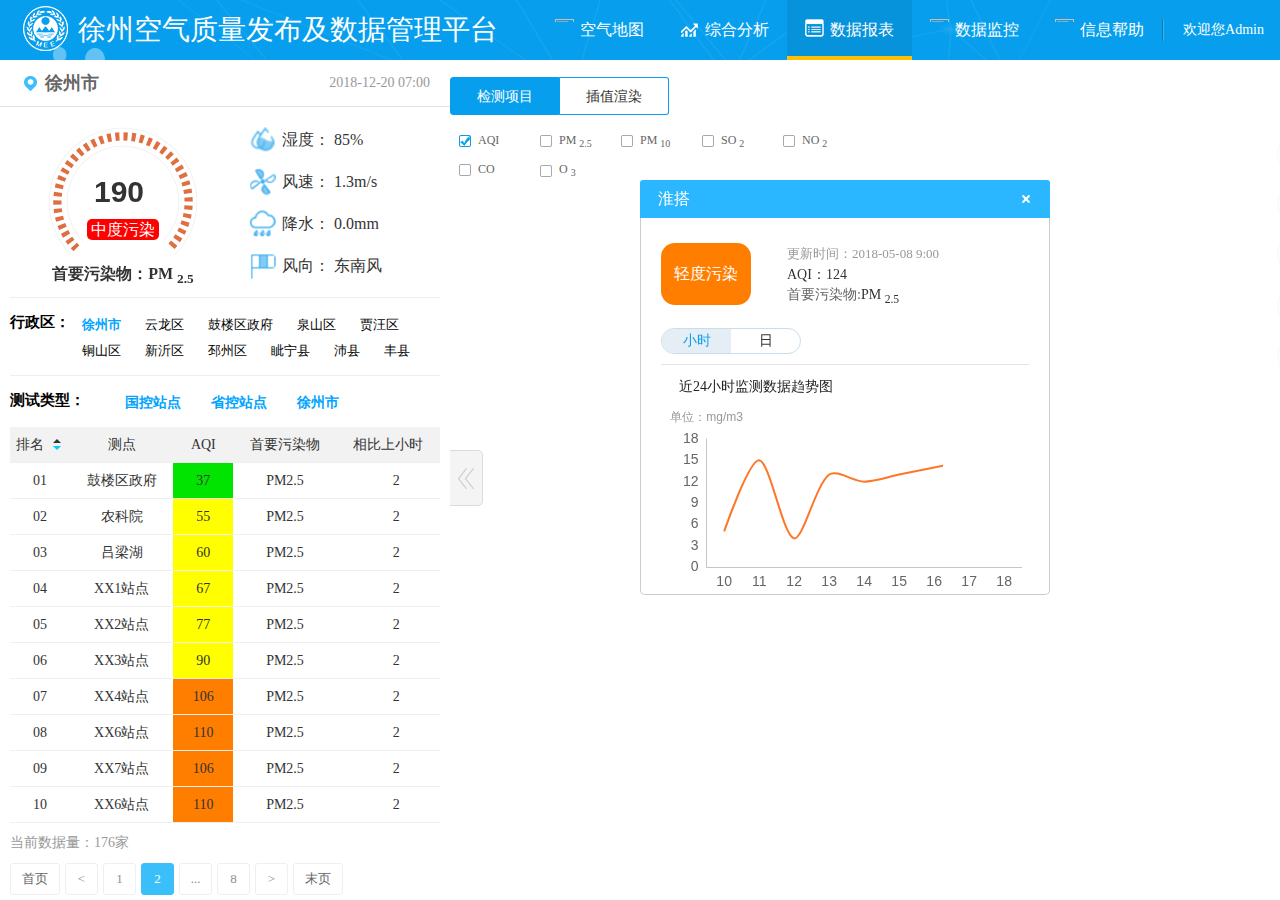
==== commit 6c950293: "map 根据需求改完" ====
--- a/map.html
+++ b/map.html
@@ -7,7 +7,7 @@
 	<link rel="stylesheet" href="css/map.css" />
 </head>
 
-<body>
+<body class="body1">
 	<div class="header">
 		<p class="logo">
 			<img src="images/logo.png" />徐州空气质量发布及数据管理平台
@@ -15,20 +15,21 @@
 		<div class="nav">
 			<ul>
 				<li>
-					<img src="images/index_icon1.png" /> 空气地图
+					<img src="images/index_icon11.png" /> 空气地图
 				</li>
 				<li>
-					<img src="images/index_icon2.png" /> 综合分析
+					<img src="images/index_icon9.png" /> 综合分析
 				</li>
 				<li class="active">
-					<img src="images/index_icon3.png" /> 数据报表
+					<img src="images/index_icon10.png" /> 数据报表
 				</li>
 				<li>
-					<img src="images/index_icon4.png" /> 数据监控
+					<img src="images/index_icon12.png" /> 数据监控
 				</li>
 				<li>
-					<img src="images/index_icon5.png" /> 信息帮助
+					<img src="images/index_icon13.png" /> 信息帮助
 				</li>
+
 			</ul>
 			<div class="people-info">
 				<i class="line"></i>
@@ -43,25 +44,36 @@
 		</div>
 		<div class="map-alert">
 			<div class="map-alert-title">
-				<p class="name">森林公园空气自动站</p>
+				<p class="name">淮搭</p>
 				<div class="map-alert-close" title="关闭"></div>
 			</div>
 			<div class="map-alert-main">
 				<dl class="dl1">
-					<dt class="rank2">
+					<!-- <dt class="rank2">
 						<p>138</p>
 						<span>AQI</span>
+					</dt> -->
+					<dt class="rank3 threeLevel">
+						<!-- 不同等级背景色对应的颜色 
+							优：oneLevel  ；良：twoLevel  ；轻度：threeLevel  ；
+							中度：fourLevel；重度：fiveLevel ；严重：sixLevel  ；
+						-->
+						<p>轻度污染</p>
 					</dt>
 					<dd>
 						<p class="time">更新时间：2018-05-08 9:00</p>
-						<p class="word">轻度污染</p>
+						<p class="word">AQI：124</p>
 						<p class="word">
 							<span>首要污染物:</span>PM
 							<sub>2.5</sub>
 						</p>
 					</dd>
 				</dl>
-				<ul class="ul1">
+				<ul class="flexBlock air-info-type">
+					<li class="active">小时</li>
+					<li>日</li>
+				</ul>
+				<!-- <ul class="ul1">
 					<li>
 						<p class="name">SO
 							<sub>2</sub>：</p>
@@ -104,9 +116,84 @@
 							<span>μg/m³</span>
 						</p>
 					</li>
-				</ul>
+				</ul> -->
 				<div class="map-alert-echarts-title">
 					<p class="left">近24小时监测数据趋势图</p>
+					<!-- <div class="selectdiv">
+						<div class="select-value">CO</div>
+						<div class="select-valueall">
+							<span>CO</span>
+							<span>PM
+								<sub>2.5</sub>
+							</span>
+						</div>
+					</div> -->
+				</div>
+				<div class="map-alert-echarts" id="map-echarts1">
+
+				</div>
+				<!-- <div class="map-alert-href">
+					<a href="#">查看污染源地图</a>
+				</div> -->
+			</div>
+		</div>
+		<!-- <div class="map-alert" style="z-index: 5;left: 20%;">
+			<div class="map-alert-title">
+				<p class="name">枝江市助力建材有限公司
+					<a href="#">详情</a>
+				</p>
+				<div class="map-alert-close" title="关闭"></div>
+			</div>
+			<div class="map-alert-main">
+				<ul class="ul2">
+					<li>
+						<p>所属行政区：</p>宜昌市枝江市</li>
+					<li>
+						<p>排水去向：</p>长江</li>
+					<li>
+						<p>整治类型：</p>关停</li>
+					<li></li>
+					<li>
+						<p>整治启动时间：</p>2018-05</li>
+					<li>
+						<p>整治完成时间：</p>长江</li>
+					<li>
+						<p>排放口：</p>
+						<div class="selectdiv map-alert-selectdiv2">
+							<div class="select-value">废气001</div>
+							<div class="select-valueall">
+								<span>废气001</span>
+								<span>废气002</span>
+							</div>
+						</div>
+					</li>
+				</ul>
+				<ul class="ul1" style="padding: 2px 0;">
+					<li>
+						<p class="name">SO
+							<sub>2</sub>：</p>
+						<p class="value">62
+							<span>mg/L</span>
+						</p>
+					</li>
+					<li>
+						<p class="name">NO
+							<sub>x</sub>：</p>
+						<p class="value">62
+							<span>mg/L</span>
+						</p>
+					</li>
+					<li>
+						<p class="name">烟(粉)尘 ：</p>
+						<p class="value">62
+							<span>mg/L</span>
+						</p>
+					</li>
+				</ul>
+				<div class="map-alert-echarts-title map-alert-echarts-title2">
+					<p class="left">近24小时监测数据趋势图
+						<span>更新时间：2018-09-12 9:00</span>
+					</p>
 					<div class="selectdiv">
 						<div class="select-value">CO</div>
 						<div class="select-valueall">
@@ -117,81 +204,6 @@
 						</div>
 					</div>
 				</div>
-				<div class="map-alert-echarts" id="map-echarts1">
-
-				</div>
-				<div class="map-alert-href">
-					<a href="#">查看污染源地图</a>
-				</div>
-			</div>
-		</div>
-		<div class="map-alert" style="z-index: 5;left: 20%;">
-			<div class="map-alert-title">
-				<p class="name">枝江市助力建材有限公司
-					<a href="#">详情</a>
-				</p>
-				<div class="map-alert-close" title="关闭"></div>
-			</div>
-			<div class="map-alert-main">
-				<ul class="ul2">
-					<li>
-						<p>所属行政区：</p>宜昌市枝江市</li>
-					<li>
-						<p>排水去向：</p>长江</li>
-					<li>
-						<p>整治类型：</p>关停</li>
-					<li></li>
-					<li>
-						<p>整治启动时间：</p>2018-05</li>
-					<li>
-						<p>整治完成时间：</p>长江</li>
-					<li>
-						<p>排放口：</p>
-						<div class="selectdiv map-alert-selectdiv2">
-							<div class="select-value">废气001</div>
-							<div class="select-valueall">
-								<span>废气001</span>
-								<span>废气002</span>
-							</div>
-						</div>
-					</li>
-				</ul>
-				<ul class="ul1" style="padding: 2px 0;">
-					<li>
-						<p class="name">SO
-							<sub>2</sub>：</p>
-						<p class="value">62
-							<span>mg/L</span>
-						</p>
-					</li>
-					<li>
-						<p class="name">NO
-							<sub>x</sub>：</p>
-						<p class="value">62
-							<span>mg/L</span>
-						</p>
-					</li>
-					<li>
-						<p class="name">烟(粉)尘 ：</p>
-						<p class="value">62
-							<span>mg/L</span>
-						</p>
-					</li>
-				</ul>
-				<div class="map-alert-echarts-title map-alert-echarts-title2">
-					<p class="left">近24小时监测数据趋势图
-						<span>更新时间：2018-09-12 9:00</span>
-					</p>
-					<div class="selectdiv">
-						<div class="select-value">CO</div>
-						<div class="select-valueall">
-							<span>CO</span>
-							<span>PM
-								<sub>2.5</sub>
-							</span>
-						</div>
-					</div>
-				</div>
 				<div class="map-alert-echarts" id="map-echarts2">
 
 				</div>
@@ -200,8 +212,8 @@
 					<a href="#">周报查询</a>
 				</div>
 			</div>
-		</div>
-		<div class="map-time">
+		</div> -->
+		<!-- <div class="map-time">
 			<div class="selectdiv">
 				<div class="select-value">小时</div>
 				<div class="select-valueall">
@@ -221,200 +233,85 @@
 			</div>
 			<div class="num">
 			</div>
-		</div>
+		</div> -->
 		<div class="map-layer-seach">
 			<ul class="tab">
-				<li class="active">空气站</li>
-				<li>考核断面</li>
-				<li>水质自动站</li>
+				<li class="active">检测项目</li>
+				<li>插值渲染</li>
 			</ul>
 			<div class="tab-main">
 				<div class="tab-main-checkbox">
-					<p class="active">全部</p>
-					<p>优</p>
-					<p>良</p>
-					<p>轻度污染</p>
-					<p>中度污染</p>
-					<p>重度污染</p>
-					<p>严重污染</p>
+					<p class="active">AQI</p>
+					<p>PM
+						<sub>2.5</sub>
+					</p>
+					<p>PM
+						<sub>10</sub>
+					</p>
+					<p>SO
+						<sub>2</sub>
+					</p>
+					<p>NO
+						<sub>2</sub>
+					</p>
+					<p>CO</p>
+					<p>O
+						<sub>3</sub>
+					</p>
 				</div>
 				<div class="tab-main-checkbox" style="display: none;">
-					<p class="active">全部</p>
-					<p>I类</p>
-					<p>II类</p>
-					<p>III类</p>
-					<p>IV类</p>
-					<p>V类</p>
-					<p>劣V类</p>
-				</div>
-				<div class="tab-main-checkbox" style="display: none;">
-					<p class="active">全部</p>
-					<p>I类</p>
-					<p>II类</p>
-					<p>III类</p>
-					<p>IV类</p>
-					<p>V类</p>
-					<p>劣V类</p>
+					<p class="active">AQI</p>
+					<p>PM
+						<sub>2.5</sub>
+					</p>
+					<p>PM
+						<sub>10</sub>
+					</p>
+					<p>SO
+						<sub>2</sub>
+					</p>
+					<p>NO
+						<sub>2</sub>
+					</p>
+					<p>CO</p>
+					<p>O
+						<sub>3</sub>
+					</p>
+					<p>降水</p>
+					<p>气温</p>
+					<p>风向风速</p>
 				</div>
 			</div>
 		</div>
 		<div class="map-widgets">
 			<ul class="map-widgets1">
-				<li class="one active">
-					<div class="map-widgets-layer">
-						<p class="title">底图</p>
-						<div class="layer">
-							<dl>
-								<dt>
-									<img src="images/map/map_dt1.png" />
-								</dt>
-								<dd>宜昌矢量图</dd>
-							</dl>
-							<dl>
-								<dt>
-									<img src="images/map/map_dt2.png" />
-								</dt>
-								<dd>宜昌影像图</dd>
-							</dl>
-							<dl>
-								<dt>
-									<img src="images/map/map_dt3.png" />
-								</dt>
-								<dd>全省基础图</dd>
-							</dl>
-							<dl>
-								<dt>
-									<img src="images/map/map_dt4.png" />
-								</dt>
-								<dd>全省影像图</dd>
-							</dl>
-							<dl class="active">
-								<dt>
-									<img src="images/map/map_dt5.png" />
-								</dt>
-								<dd>全省地形图</dd>
-							</dl>
-						</div>
-						<p class="title">环境专题图</p>
-						<div class="layer-word">
-							<ul>
-								<li>
-									<div class="first">
-										<span></span>
-										<p>大气环境</p>
-									</div>
-									<div class="first-main">
-										<p>水质自动监测</p>
-										<p>水质手工监测</p>
-									</div>
-								</li>
-								<li>
-									<div class="first">
-										<span></span>
-										<p>水环境监测</p>
-									</div>
-									<div class="first-main">
-										<p>大气环境红线</p>
-										<p>水环境红线</p>
-										<p>生态功能红线</p>
-									</div>
-								</li>
-								<li>
-									<div class="first">
-										<span></span>
-										<p>环境总体规划</p>
-									</div>
-								</li>
-								<li>
-									<div class="first">
-										<span></span>
-										<p>数字城管网格化</p>
-									</div>
-								</li>
-							</ul>
-						</div>
-					</div>
-				</li>
+				<li class="one active"></li>
+				<!-- <li class="two"></li>
+				<li class="three"></li> -->
 				<li class="two"></li>
 				<li class="three"></li>
-			</ul>
-			<ul class="map-widgets2">
-				<li class="one"></li>
-				<li class="two"></li>
-				<li class="three"></li>
-			</ul>
-			<ul class="map-widgets3">
-				<li class="one">
+				<li class="four"></li>
+				<li class="five">
 					<div class="legend">
 						<p class="title">图例</p>
 						<ul>
 							<li>
-								<p>废气在线
-									<img src="images/map/legend/1-1.png" />
-								</p>
-								<p>废气离线
-									<img src="images/map/legend/1-2.png" />
-								</p>
-								<p>废气超标
-									<img src="images/map/legend/1-3.png" />
-								</p>
-								<p>废水在线
-									<img src="images/map/legend/1-4.png" />
-								</p>
-								<p>废水离线
-									<img src="images/map/legend/1-5.png" />
-								</p>
-								<p>废水超标
-									<img src="images/map/legend/1-6.png" />
-								</p>
-								<p>关停企业
-									<img src="images/map/legend/1-7.png" />
-								</p>
+								<p><span class="sectionMark contLevel">国</span>国控站点</p>
+								<p><span class="sectionMark provLevel">省</span>省控站点</p>
+								<p><span class="sectionMark cityLevel">市</span>市控站点</p>
+								<p><span class="pollMark oneLevel"></span>优</p>
+								<p><span class="pollMark twoLevel"></span>良</p>
+								<p><span class="pollMark threeLevel"></span>轻度污染</p>
+								<p><span class="pollMark fourLevel"></span>中度污染</p>
+								<p><span class="pollMark fiveLevel"></span>重度污染</p>
+								<p><span class="pollMark sixLevel"></span>严重污染</p>
 							</li>
-							<li>
-								<p>优
-									<img src="images/map/legend/2-1.png" />
-								</p>
-								<p>良
-									<img src="images/map/legend/2-2.png" />
-								</p>
-								<p>轻度污染
-									<img src="images/map/legend/2-3.png" />
-								</p>
-								<p>中度污染
-									<img src="images/map/legend/2-4.png" />
-								</p>
-								<p>重度污染
-									<img src="images/map/legend/2-5.png" />
-								</p>
-								<p>严重污染
-									<img src="images/map/legend/2-6.png" />
-								</p>
-							</li>
-							<li>
-								<p>Ⅰ类
-									<img src="images/map/legend/3-1.png" />
-								</p>
-								<p>Ⅱ类
-									<img src="images/map/legend/3-2.png" />
-								</p>
-								<p>Ⅲ类
-									<img src="images/map/legend/3-3.png" />
-								</p>
-								<p>Ⅳ类
-									<img src="images/map/legend/3-4.png" />
-								</p>
-								<p>Ⅴ类
-									<img src="images/map/legend/3-5.png" />
-								</p>
-								<p>劣Ⅴ类
-									<img src="images/map/legend/3-6.png" />
-								</p>
-							</li>
+
 						</ul>
 					</div>
 				</li>
 			</ul>
+
 		</div>
 		<div class="map-info-show"></div>
 		<div class="map-info">
@@ -430,7 +327,11 @@
 				<div class="num rank2 " id='poll-radio-canvas'>
 				</div>
 				<p class="canvasFont">
-					<span class="warnFont">中度污染</span>
+					<!-- 不同等级背景色对应的颜色 
+						优：oneLevel  ；良：twoLevel  ；轻度：threeLevel  ；
+						中度：fourLevel；重度：fiveLevel ；严重：sixLevel  ；
+					-->
+					<span class="fourLevel">中度污染</span>
 				</p>
 				<p class="canvasAdd">首要污染物：PM
 					<sub>2.5</sub>
@@ -531,7 +432,14 @@
 					<table class="tab-body" cellpadding="0" cellspacing="0">
 						<thead>
 							<tr>
-								<td class="td1">排名</td>
+								<td class="td1">排名
+									<span class="TableIconBox">
+										<div class="P6ArrowIcon triangle_border_up">
+										</div>
+										<div class="P6ArrowIcon triangle_border_down active">
+										</div>
+									</span>
+								</td>
 								<td class="td2">测点</td>
 								<td class="td3">AQI</td>
 								<td class="td4">首要污染物</td>
@@ -542,7 +450,11 @@
 							<tr>
 								<td class="td1">01</td>
 								<td class="td2" title="鼓楼区政府">鼓楼区政府</td>
-								<td class="td3 greenFont" style="text-align: center;"> 37</td>
+								<!-- 不同等级背景色对应的颜色 
+									优：oneLevel  ；良：twoLevel  ；轻度：threeLevel  ；
+									中度：fourLevel；重度：fiveLevel ；严重：sixLevel  ；
+								-->
+								<td class="td3 oneLevel" style="text-align: center;"> 37</td>
 								<td class="td4">PM2.5</td>
 								<td class="td5 downTd">
 									<i class="icon downIcon"></i>2</td>
@@ -550,7 +462,7 @@
 							<tr>
 								<td class="td1">02</td>
 								<td class="td2" title="农科院">农科院</td>
-								<td class="td3 orangeFont" style="text-align: center;"> 55</td>
+								<td class="td3 twoLevel" style="text-align: center;"> 55</td>
 								<td class="td4">PM2.5</td>
 								<td class="td5 downTd">
 									<i class="icon downIcon"></i>2</td>
@@ -558,7 +470,7 @@
 							<tr>
 								<td class="td1">03</td>
 								<td class="td2" title="吕梁湖">吕梁湖</td>
-								<td class="td3 orangeFont" style="text-align: center;"> 60</td>
+								<td class="td3 twoLevel" style="text-align: center;"> 60</td>
 								<td class="td4">PM2.5</td>
 								<td class="td5 upTd">
 									<i class="icon upIcon"></i>2</td>
@@ -566,7 +478,7 @@
 							<tr>
 								<td class="td1">04</td>
 								<td class="td2" title="XX1站点">XX1站点</td>
-								<td class="td3 orangeFont" style="text-align: center;"> 67</td>
+								<td class="td3 twoLevel" style="text-align: center;"> 67</td>
 								<td class="td4">PM2.5</td>
 								<td class="td5 downTd">
 									<i class="icon downIcon"></i>2</td>
@@ -574,7 +486,7 @@
 							<tr>
 								<td class="td1">05</td>
 								<td class="td2" title="XX2站点">XX2站点</td>
-								<td class="td3 orangeFont" style="text-align: center;"> 77</td>
+								<td class="td3 twoLevel" style="text-align: center;"> 77</td>
 								<td class="td4">PM2.5</td>
 								<td class="td5 downTd">
 									<i class="icon downIcon"></i>2</td>
@@ -582,7 +494,7 @@
 							<tr>
 								<td class="td1">06</td>
 								<td class="td2" title="XX3站点">XX3站点</td>
-								<td class="td3 orangeFont" style="text-align: center;"> 90</td>
+								<td class="td3 twoLevel" style="text-align: center;"> 90</td>
 								<td class="td4">PM2.5</td>
 								<td class="td5 upTd">
 									<i class="icon upIcon"></i>2</td>
@@ -590,7 +502,7 @@
 							<tr>
 								<td class="td1">07</td>
 								<td class="td2" title="XX4站点">XX4站点</td>
-								<td class="td3 warnFontTd" style="text-align: center;">106</td>
+								<td class="td3 threeLevel" style="text-align: center;">106</td>
 								<td class="td4">PM2.5</td>
 								<td class="td5 upTd">
 									<i class="icon upIcon"></i>2</td>
@@ -598,7 +510,7 @@
 							<tr>
 								<td class="td1">08</td>
 								<td class="td2" title="XX6站点">XX6站点</td>
-								<td class="td3 warnFontTd" style="text-align: center;">110</td>
+								<td class="td3 threeLevel" style="text-align: center;">110</td>
 								<td class="td4">PM2.5</td>
 								<td class="td5 downTd">
 									<i class="icon downIcon"></i>2</td>
@@ -606,7 +518,7 @@
 							<tr>
 								<td class="td1">09</td>
 								<td class="td2" title="XX7站点">XX7站点</td>
-								<td class="td3 warnFontTd" style="text-align: center;">106</td>
+								<td class="td3 threeLevel" style="text-align: center;">106</td>
 								<td class="td4">PM2.5</td>
 								<td class="td5 downTd">
 									<i class="icon downIcon"></i>2</td>
@@ -614,7 +526,7 @@
 							<tr>
 								<td class="td1">10</td>
 								<td class="td2" title="XX6站点">XX6站点</td>
-								<td class="td3 warnFontTd" style="text-align: center;">110</td>
+								<td class="td3 threeLevel" style="text-align: center;">110</td>
 								<td class="td4">PM2.5</td>
 								<td class="td5 upTd">
 									<i class="icon upIcon"></i>2</td>
@@ -772,7 +684,7 @@
 	</div>
 	<script src="js/jquery-3.3.1.min.js"></script>
 	<script src="js/echarts.min.js"></script>
-	<script src="js/My97DatePicker/WdatePicker.js"></script>
+	<!-- <script src="js/My97DatePicker/WdatePicker.js"></script> -->
 	<script src="js/map.js"></script>
 </body>
 
--- a/css/map.css
+++ b/css/map.css
@@ -38,16 +38,18 @@
 	-ms-box-sizing: border-box;
 }
 
-html,
+html{
+	width:100%;
+	height:100%;
+}
 body {
 	padding: 0;
 	margin: 0;
 	font-family: 'Microsoft yahei';
 	height: 100%;
 	min-height: 100%;
-	min-width: 1360px;
-	position: relative;
-	/*width: 1600px;*/
+	min-width: 1344px;
+	overflow: hidden;
 }
 
 ul,
@@ -129,6 +131,8 @@
 .header .nav ul li img {
 	margin-right: 2px;
 	vertical-align: -3px;
+	width:19px;
+	height:19px;
 }
 
 .people-info {
@@ -177,12 +181,12 @@
 .map {
 	position: absolute;
 	left: 0;
-	top: 0;
+	right: 0;
 	z-index: 1;
 	width: 100%;
 	height: 100%;
-	background: url(../images/map/map.jpg) no-repeat;
-	background-size: 100% 100%;
+	background: url(../images/map/map.png) no-repeat;
+    background-size: 100% 100%;
 }
 
 .map-time {
@@ -261,33 +265,36 @@
 }
 
 .map-layer-seach {
-	width: 260px;
+	width: 160px;
+    left: 450px;
 	position: absolute;
-	right: 858px;
 	top: 17px;
 	z-index: 2;
 }
 
 .map-layer-seach .tab {
 	height: 40px;
-	line-height: 40px;
 	background: #ffffff;
 	overflow: hidden;
-	border-radius: 5px;
 }
 
 .map-layer-seach .tab li {
 	float: left;
-	width: 33.3%;
+	width: 50%;
+	height: 38px;
+    line-height: 38px;
 	font-size: 14px;
 	color: #333333;
 	text-align: center;
 	cursor: pointer;
-	border-right: 1px solid #f0f0f0;
-}
-
+	border: 1px solid #079fed;
+}
+.map-layer-seach .tab li:first-child {
+	border-radius:3px  0  0 3px ;
+}
 .map-layer-seach .tab li:last-child {
-	border: none;
+	border-left: none;
+	border-radius: 0 3px 3px 0;
 }
 
 .map-layer-seach .tab li.active {
@@ -296,6 +303,7 @@
 }
 
 .map-layer-seach .tab-main {
+	width: 420px;
 	background: #ffffff;
 	overflow: hidden;
 	border-radius: 5px;
@@ -308,6 +316,7 @@
 }
 
 .map-layer-seach .tab-main-checkbox p {
+	min-width: 63px;
 	float: left;
 	font-size: 12px;
 	color: #666666;
@@ -357,19 +366,34 @@
 }
 
 .map-widgets1 li.two {
-	background: #fff url(../images/map/mapicon2-off.png) no-repeat center center;
+	/* background: #fff url(../images/map/mapicon2-off.png) no-repeat center center; */
+	background: #fff url(../images/map/mapicon4-off.png) no-repeat center center;
+	
 }
 
 .map-widgets1 li.two.active {
-	background: #fff url(../images/map/mapicon2-on.png) no-repeat center center;
+	/* background: #fff url(../images/map/mapicon2-on.png) no-repeat center center; */
 }
 
 .map-widgets1 li.three {
-	background: #fff url(../images/map/mapicon3-off.png) no-repeat center center;
+	/* background: #fff url(../images/map/mapicon3-off.png) no-repeat center center; */
+	background: #fff url(../images/map/mapicon5-off.png) no-repeat center center;
+	
 }
 
 .map-widgets1 li.three.active {
-	background: #fff url(../images/map/mapicon3-on.png) no-repeat center center;
+	/* background: #fff url(../images/map/mapicon3-on.png) no-repeat center center; */
+}
+
+.map-widgets1 li.four{
+	background: #fff url(../images/map/mapicon6-off.png) no-repeat center center;
+}
+.map-widgets1 li.five {
+	background: #fff url(../images/map/mapicon7-off.png) no-repeat center center;
+}
+
+.map-widgets1 li.five.active {
+	background: #fff url(../images/map/mapicon7-on.png) no-repeat center center;
 }
 
 .map-widgets-layer {
@@ -548,14 +572,14 @@
 	background: #fff url(../images/map/mapicon7-on.png) no-repeat center center;
 }
 
-.map-widgets3 .legend {
+.map-widgets3 .legend ,.map-widgets1 .legend{
 	position: absolute;
 	bottom: 0;
 	/*top: 0;*/
 	right: 51px;
-	width: 383px;
+	width: 140px;
 	/*height: 225px;*/
-	padding-bottom: 5px;
+	padding-bottom: 10px;
 	border: 1px solid #e1e1e1;
 	border-radius: 2px;
 	background: #fff;
@@ -563,7 +587,7 @@
 	display: none;
 }
 
-.map-widgets3 .legend .title {
+.map-widgets3 .legend .title,.map-widgets1 .legend .title{
 	font-size: 14px;
 	color: #999999;
 	text-align: center;
@@ -572,17 +596,17 @@
 	clear: both;
 }
 
-.map-widgets3 .legend ul {
-	overflow: hidden;
-}
-
-.map-widgets3 .legend ul li {
-	float: left;
-	width: 33.3%;
+.map-widgets3 .legend ul,.map-widgets1 .legend ul {
+	overflow: hidden;
+}
+
+.map-widgets3 .legend ul li,.map-widgets1 .legend ul li {
+	float: left;
+	/* width: 33.3%; */
 	height: auto;
 }
 
-.map-widgets3 .legend ul li p {
+.map-widgets3 .legend ul li p,.map-widgets1 .legend ul li p {
 	font-size: 14px;
 	color: #666666;
 	overflow: hidden;
@@ -591,15 +615,42 @@
 	margin: 0 23px;
 }
 
-.map-widgets3 .legend ul li p img {
+.map-widgets3 .legend ul li p img,.map-widgets1 .legend ul li p img{
 	width: 18px;
 	height: 18px;
 	float: right;
 	margin-top: 4px;
 }
-
+.sectionMark{
+	display: inline-block;
+    width: 22px;
+    height: 22px;
+    line-height: 22px;
+    text-align: center;
+    border-radius: 50%;
+	margin-right:7px;
+	color:#fff;
+}
+.pollMark{
+	display: inline-block;
+    width: 22px;
+    height: 10px;
+    border-radius: 4px;
+    margin-right: 7px;
+    position: relative;
+    top: -1px;
+}
+.contLevel{
+	background: #fd8000;
+}
+.provLevel{
+	background: #01e300;
+}
+.cityLevel{
+	background: #dc4100;
+}
 .map-alert{
-	width: 453px;
+	width: 410px;
 	border-radius: 3px;
 	overflow: hidden;
 	position: fixed;
@@ -618,7 +669,7 @@
 	float: left;
 	color: #fff;
 	font-size: 16px;
-	width: 395px;
+	width: 362px;
 }
 .map-alert .map-alert-title p a{
 	float: right;
@@ -634,27 +685,28 @@
 	margin-top: 13px;
 }
 .map-alert-main{
+	padding: 0 20px;
 	background: #fff;
 	border: 1px solid #cbcbcb;
 	border-top: none;
 	border-radius: 0 0 5px 5px;
 }
 .map-alert-main .dl1{
-	height: 80px;
-	overflow: hidden;
-	padding: 5px 18px 0;
+	height: 110px;
+    overflow: hidden;
+    padding: 25px 0;
 }
 .map-alert-main .dl1 dt{
 	float: left;
-	width: 82px;
-	height: 72px;
-	text-align: center;
+    width: 90px;
+    text-align: center;
+    border-radius: 14px;
 }
 .map-alert-main .dl1 dt p{
-	font-size: 20px;
-    color: #333333;
-    height: 54px;
-    line-height: 74px;
+	font-size: 16px;
+    color: #fff;
+    height: 62px;
+    line-height: 62px;
 }
 .map-alert-main .dl1 dt span{
 	font-size: 14px;
@@ -666,8 +718,27 @@
 .map-alert-main .dl1 dt.rank2{
 	background: url(../images/map/tc_aqi2.png) no-repeat;
 }
+.oneLevel{
+	background: rgb(0,228,0);
+}
+.twoLevel{
+	background: rgb(255,255,0);
+}
+.threeLevel{
+	background: rgb(255,126,0);
+}
+.fourLevel{
+	background: rgb(255,0,0);
+}
+.fiveLevel{
+	background: rgb(153,0,76);
+}
+.sixLevel{
+	background: rgb(126,0,35);
+}
+
 .map-alert-main .dl1 dt.rank3{
-	background: url(../images/map/tc_aqi3.png) no-repeat;
+	/* background: url(../images/map/tc_aqi3.png) no-repeat; */
 }
 .map-alert-main .dl1 dt.rank4{
 	background: url(../images/map/tc_aqi4.png) no-repeat;
@@ -680,27 +751,48 @@
 }
 .map-alert-main .dl1 dd{
 	float: right;
-	width: 325px;
-	position: relative;
-	padding-top: 8px;
+    width: 242px;
+    position: relative;
 }
 .map-alert-main .dl1 dd .time{
-	font-size: 12px;
-	color: #999999;
-	float: right;
-	position: absolute;
-	right: 0;
-	top: 6px;
+	font-size: 13px;
+    color: #999999;
+    line-height: 22px;
 }
 .map-alert-main .dl1 dd .word{
 	font-size: 14px;
-	color: #333333;
-	line-height: 30px;
+    color: #333333;
+    line-height: 20px;
 }
 .map-alert-main .dl1 dd .word span{
 	color: #666;
 }
 
+.air-info-type{
+	margin: 0 0 10px 0;
+    width: 140px;
+    height: 26px;
+    border: 1px solid #c8dfeb;
+    border-radius: 13px;
+    overflow: hidden;
+    z-index: 2;
+}
+.air-info-type li {
+	flex: 1;
+	cursor: pointer;
+	width: 50%;
+	height: 26px;
+	line-height: 24px;
+	font-size: 14px;
+	color: #333333;
+	float: left;
+	text-align: center;
+}
+
+.air-info-type li.active{
+	color: #079fed;
+	background: #e4eef4;
+}
 .map-alert-main .ul1{
 	overflow: hidden;
 	border-bottom: 3px solid #f2f2f2;
@@ -735,6 +827,7 @@
 	padding: 0 18px;
 	position: relative;
 	z-index: 2;
+	border-top: 1px solid #e3e3e3;
 }
 .map-alert-echarts-title p{
 	float: left;
@@ -880,6 +973,11 @@
     font-size: 16px;
     text-align: center;
 }
+.map-info-header .canvasFont span{
+	color: #fff;
+    padding: 2px 4px;
+    border-radius: 5px;
+}
 .map-info-header .canvasAdd{
 	width:210px;
 	position: absolute;
@@ -903,12 +1001,7 @@
 	clear: both;
 	margin-bottom: 10px;
 }
-.warnFont{
-	background: #ff0000;
-    color: #fff;
-    padding: 2px 4px;
-    border-radius: 5px;
-}
+
 .noiseList{
 	flex: 1;
 	padding: 0 0 0 50px;
@@ -986,7 +1079,7 @@
 }
 
 .map-tab-main {
-	padding: 0 20px;
+	padding: 0 10px;
 }
 .districtCon{
 	border-top: 1px solid #eee;
@@ -1010,7 +1103,7 @@
 .map-tab-main .city-name li,.map-tab-main .section-name li {
 	float: left;
     font-size: 13px;
-    color: #161616;
+    color: #000;
     cursor: pointer;
     margin: 8px 12px 0;
 }
@@ -1020,6 +1113,7 @@
 }
 .map-tab-main .city-name li.active,.map-tab-main .section-name li.active {
 	color: #00a4ff;
+	font-weight: 700;
 }
 
 .map-tab-main .search {
@@ -1095,17 +1189,7 @@
 	border-radius: 2px;
 }
 
-.greenFont{
-	background: #00c700;
-}
-
-.orangeFont{
-	background: #dfb42d;
-}
-
-.warnFontTd{
-	background: #dd7000;
-}
+
 .upTd{
 	color:#33a489;
 }
@@ -1210,8 +1294,43 @@
 	line-height: 41px;
 	border-bottom: 2px solid #efefef;
 }
-.td1{
-	
+.TableIconBox{
+	display: inline-block;
+	width:1rem;
+	height:.8rem;
+	position: relative;
+	left: 1px;
+    top: 0px;
+	cursor: pointer;
+}
+/*向上*/
+.triangle_border_up{
+	width:0;
+	height:0;
+	border-width:0 .25rem .25rem;
+	border-style:solid;
+	border-color:transparent transparent #333;/*透明 透明  灰*/
+	margin:3px auto;
+	position:relative;
+}
+/*向下*/
+.triangle_border_down{
+	width:0;
+	height:0;
+	border-width:.25rem .25rem 0;
+	border-style:solid;
+	border-color:#333 transparent transparent;/*灰 透明 透明 */
+	margin:3px auto;
+	position:relative;
+}
+.triangle_border_up.active{
+	border-color:transparent transparent #00cffc;/*透明 透明  灰*/
+}
+.triangle_border_down.active{
+	border-color:#00cffc transparent transparent;/*灰 透明 透明 */
+}
+.td1,.td3{
+	width: 60px;
 }
 .table td a {
 	color: #666666;
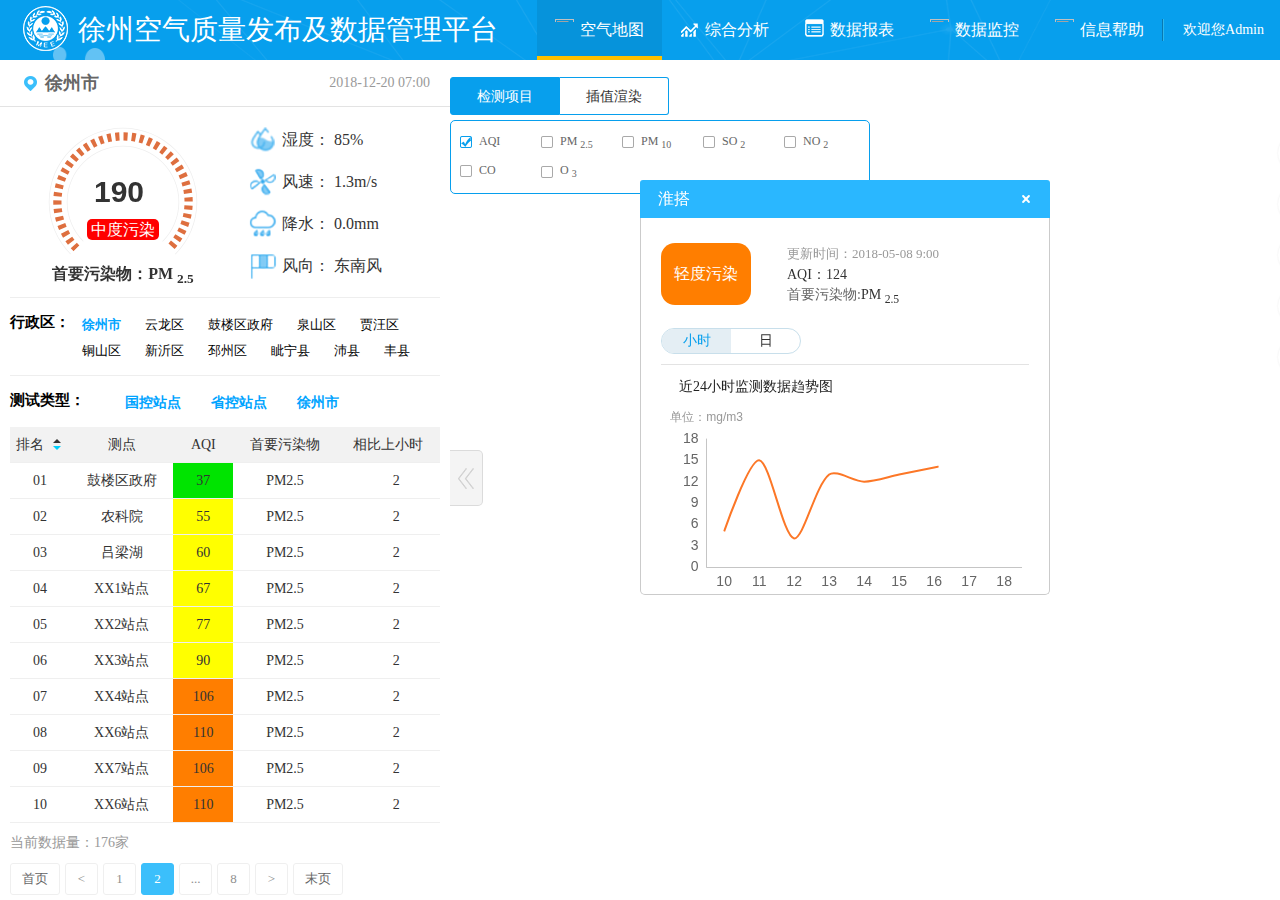
==== commit 835401d3: "change" ====
--- a/map.html
+++ b/map.html
@@ -14,13 +14,13 @@
 		</p>
 		<div class="nav">
 			<ul>
-				<li>
+				<li  class="active">
 					<img src="images/index_icon11.png" /> 空气地图
 				</li>
 				<li>
 					<img src="images/index_icon9.png" /> 综合分析
 				</li>
-				<li class="active">
+				<li>
 					<img src="images/index_icon10.png" /> 数据报表
 				</li>
 				<li>
--- a/css/map.css
+++ b/css/map.css
@@ -306,13 +306,16 @@
 	width: 420px;
 	background: #ffffff;
 	overflow: hidden;
+	
+	margin-top: 3px;
+	
+}
+
+.map-layer-seach .tab-main-checkbox {
+	overflow: hidden;
+	padding-bottom: 13px;
 	border-radius: 5px;
-	margin-top: 3px;
-}
-
-.map-layer-seach .tab-main-checkbox {
-	overflow: hidden;
-	padding-bottom: 13px;
+	border: 1px solid #079fed;
 }
 
 .map-layer-seach .tab-main-checkbox p {
